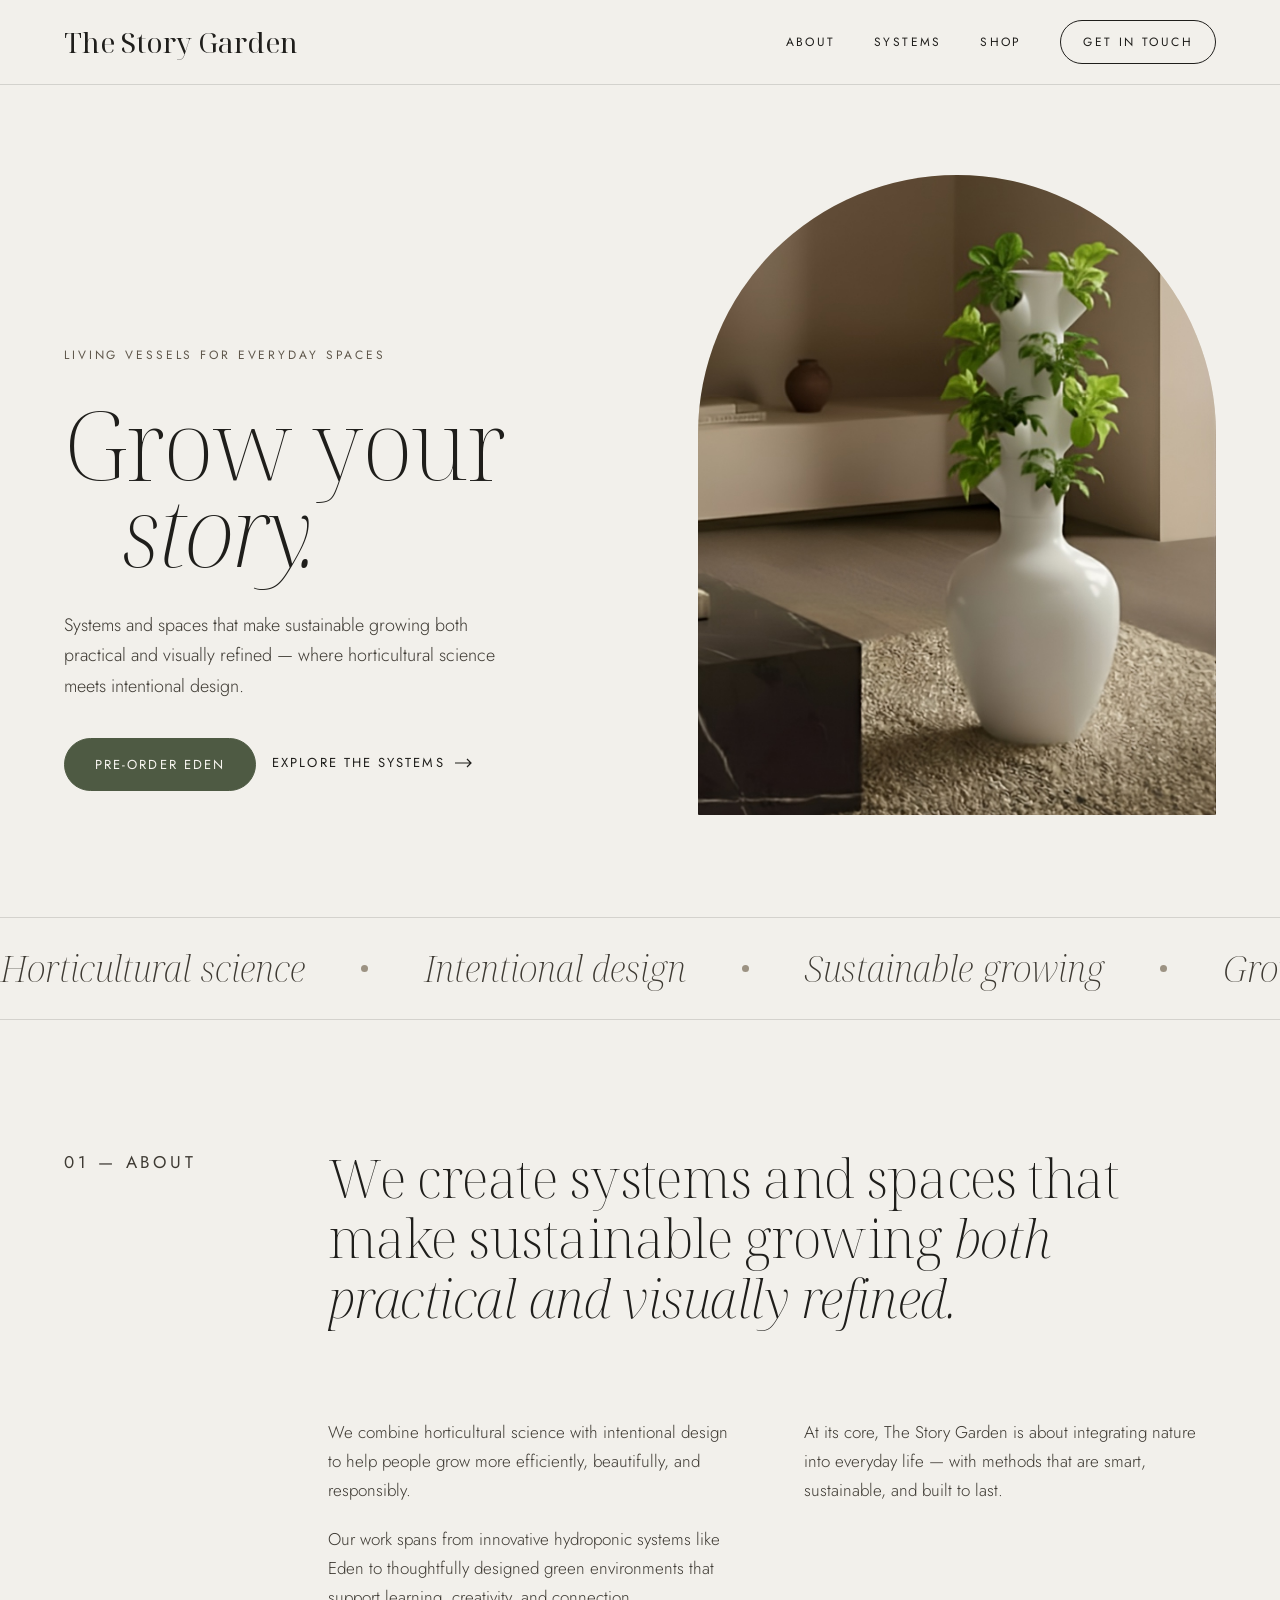
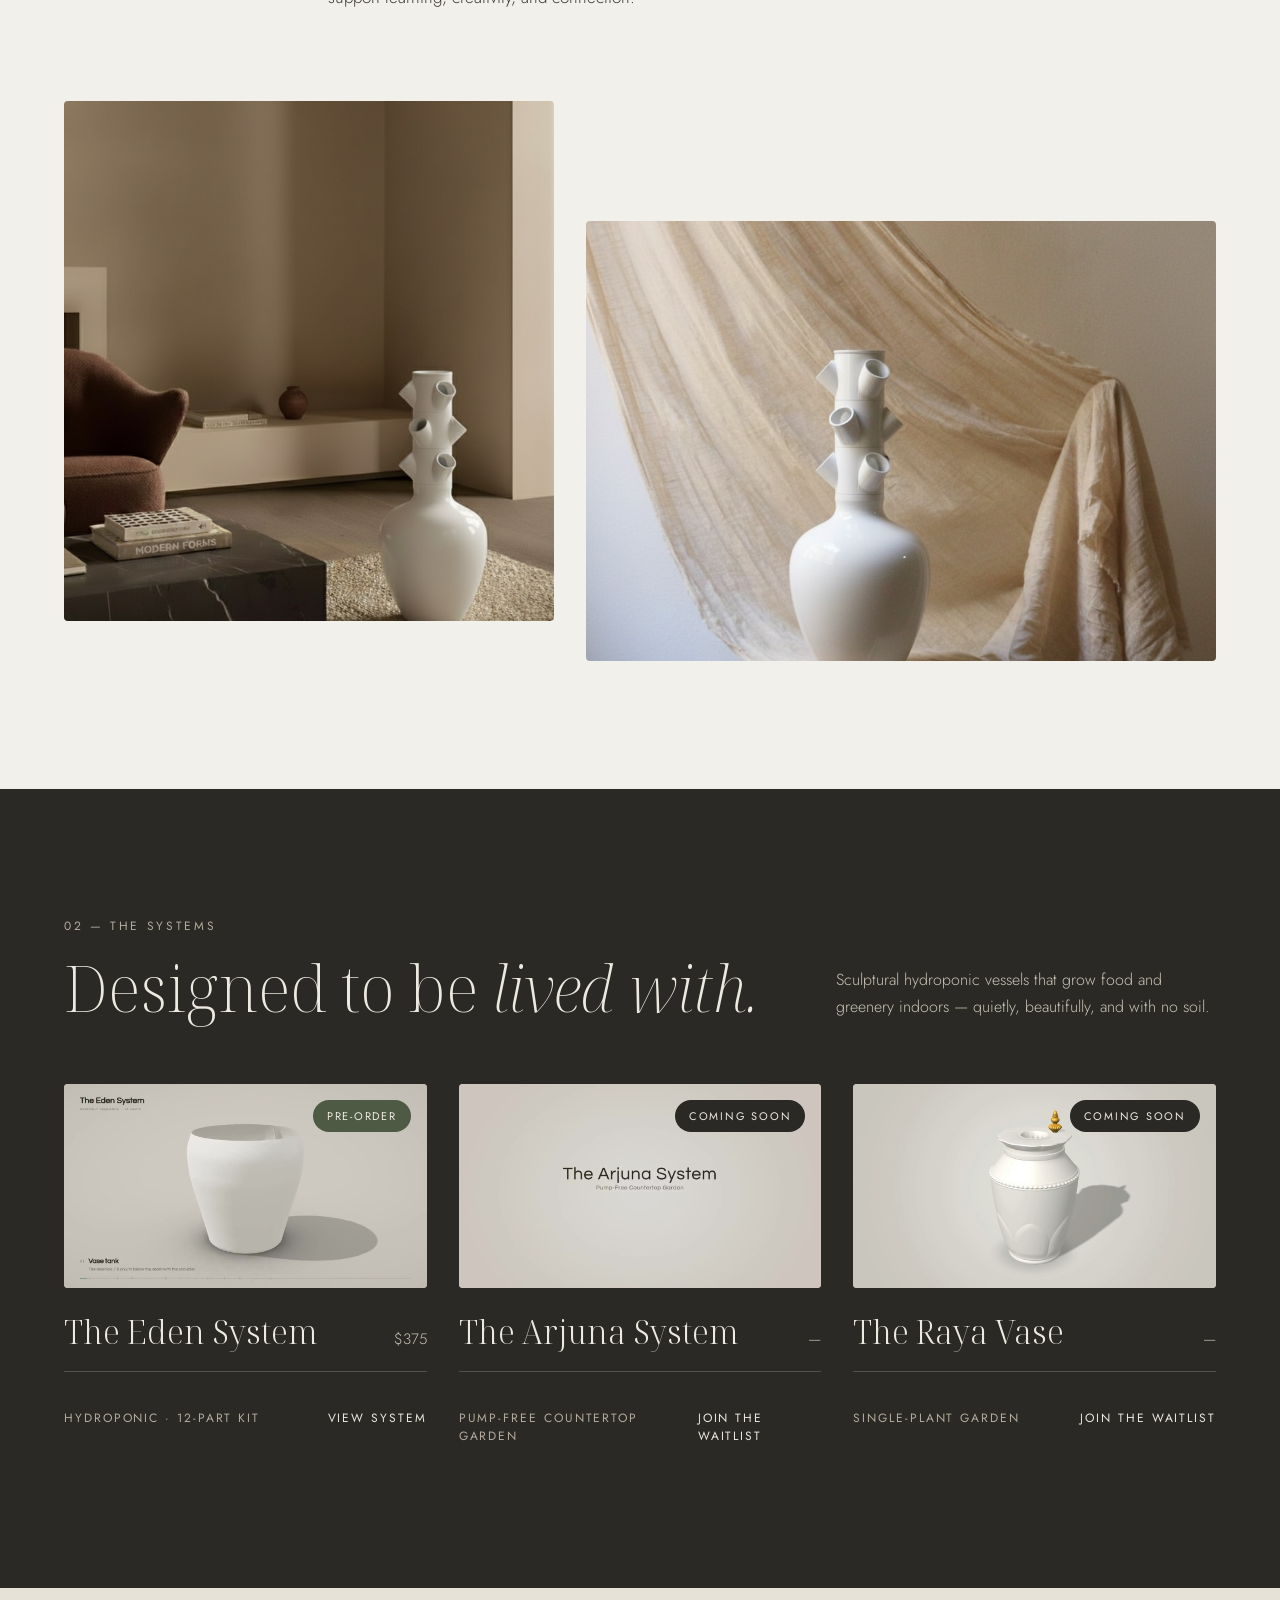
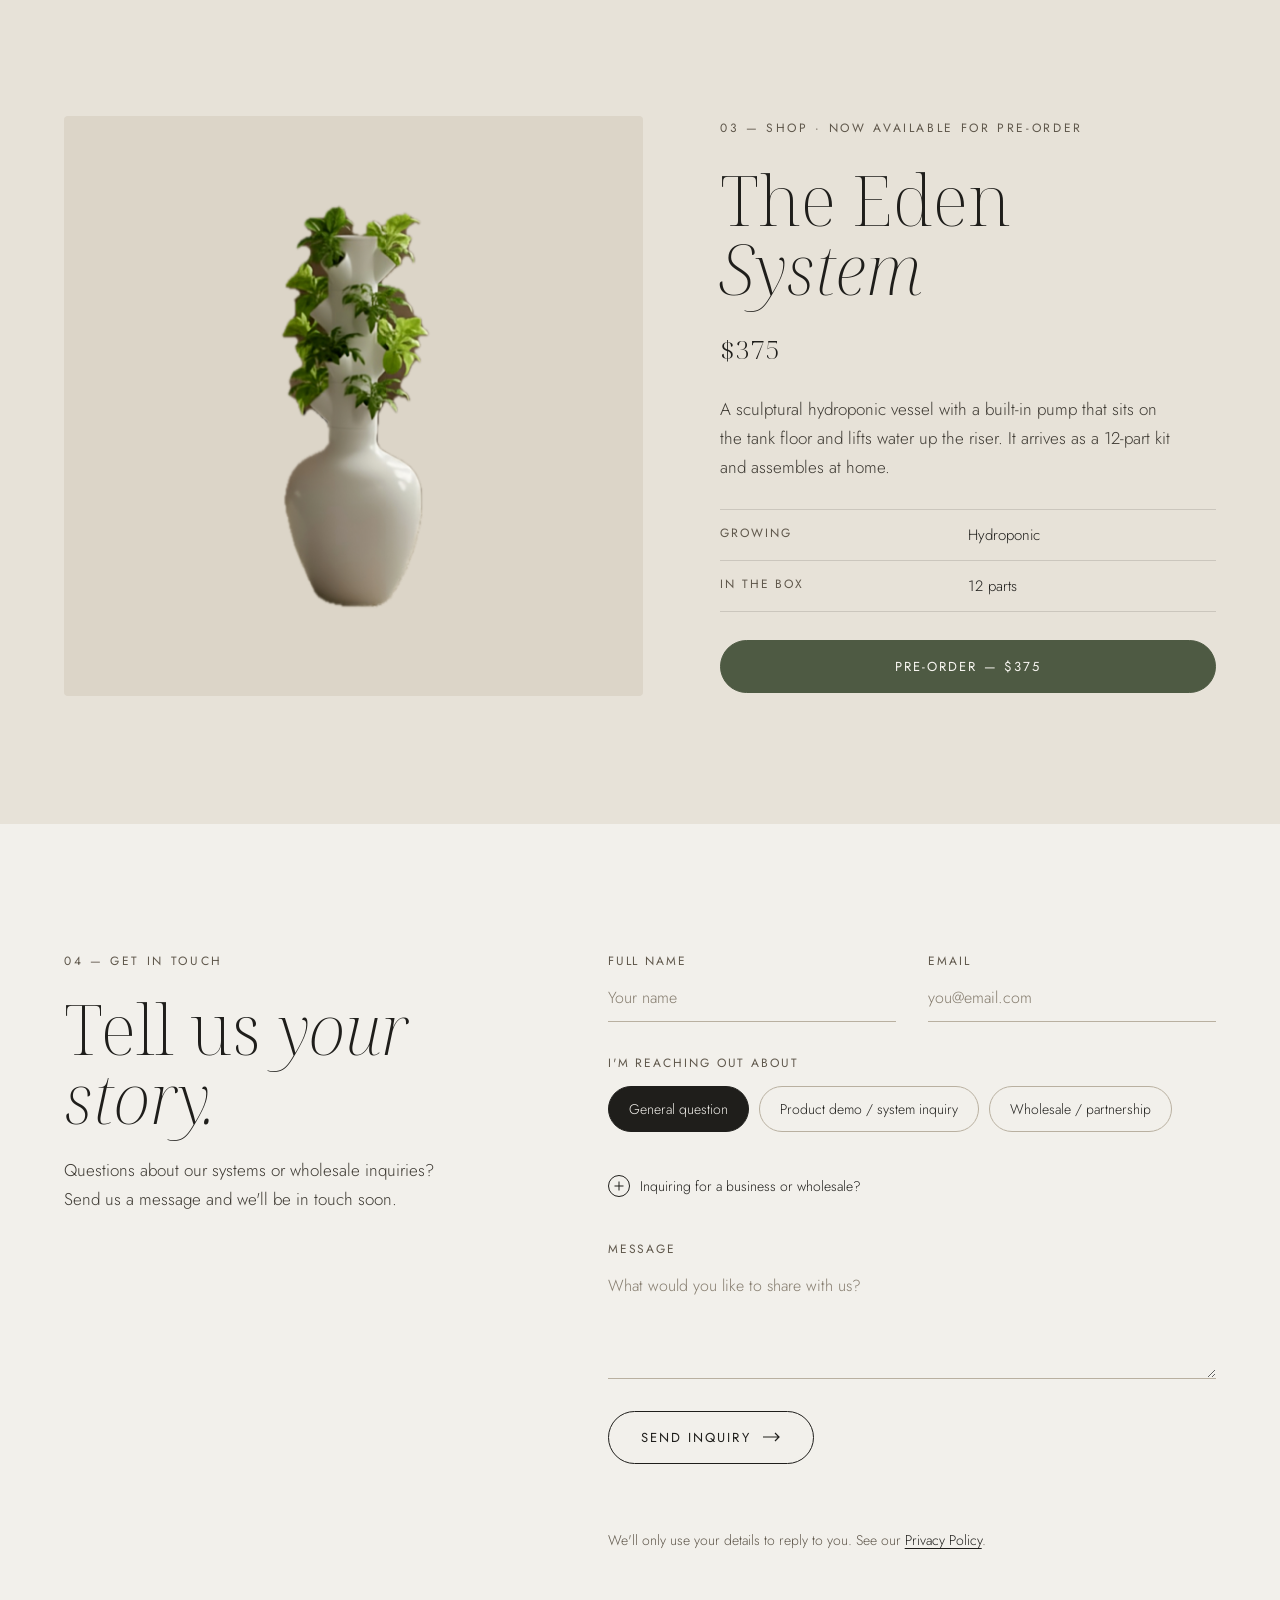
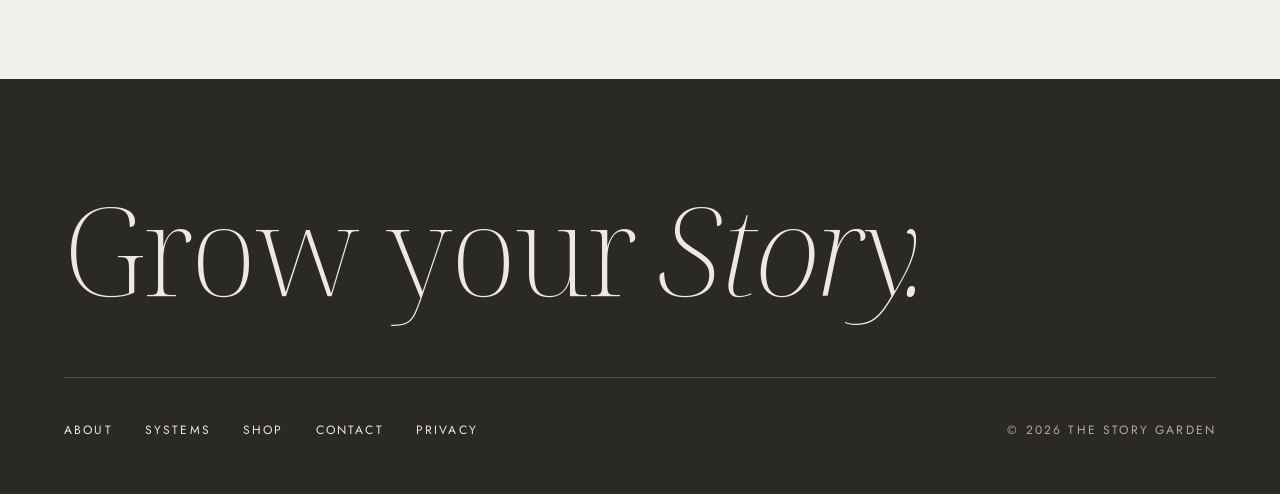
==== index.html @ 871afcb4 "Remove the 'Our story' link from the About section" ====
<!doctype html>
<html lang="en">
<head>
  <meta charset="utf-8">
  <meta name="viewport" content="width=device-width, initial-scale=1">
  <title>The Story Garden — Living vessels for everyday spaces</title>
  <meta name="description" content="The Story Garden designs sculptural hydroponic systems that make sustainable growing both practical and visually refined.">
  <meta name="theme-color" content="#F2F0EB">
  <link rel="icon" href="favicon.svg" type="image/svg+xml">
  <link rel="apple-touch-icon" href="images/sg-initial-logo.png">

  <link rel="preconnect" href="https://fonts.googleapis.com">
  <link rel="preconnect" href="https://fonts.gstatic.com" crossorigin>
  <link rel="stylesheet" href="https://fonts.googleapis.com/css2?family=Noto+Serif+Display:ital,wght@0,200;0,300;0,400;1,200;1,300&family=Jost:wght@300;400;500&display=swap">
  <link rel="stylesheet" href="css/styles.css">

  <!-- reveal.js runs right away (not deferred) so content never flashes before fading in -->
  <script src="js/reveal.js"></script>
  <script src="js/main.js" defer></script>
  <script src="js/form.js" defer></script>
</head>
<body>

  <!-- ============ HEADER ============ -->
  <header class="site-header">
    <div class="container header-inner">
      <a href="#top" class="logo">The Story Garden</a>
      <nav class="main-nav" aria-label="Main">
        <a class="ulink" href="#about">About</a>
        <a class="ulink" href="#systems">Systems</a>
        <a class="ulink" href="#shop">Shop</a>
        <a class="btn btn-line btn-small" href="#contact">Get in touch</a>
      </nav>
    </div>
  </header>

  <main>

    <!-- ============ HERO ============ -->
    <section id="top" class="container hero">
      <div class="hero-text">
        <p class="eyebrow load">Living vessels for everyday spaces</p>
        <h1 class="hero-title">
          <span class="load d1">Grow your</span>
          <span class="load d2 indent"><em>story.</em></span>
        </h1>
        <p class="lead load d3">Systems and spaces that make sustainable growing both practical and visually refined — where horticultural science meets intentional design.</p>
        <div class="hero-ctas load d4">
          <a class="btn btn-solid" href="#shop">Pre-order Eden</a>
          <a class="ulink link-arrow" href="#systems">Explore the systems
            <svg aria-hidden="true" width="18" height="10" viewBox="0 0 18 10" fill="none" stroke="currentColor" stroke-width="1.2"><path d="M0 5h16M12 1l4 4-4 4"/></svg>
          </a>
        </div>
      </div>
      <div class="hero-media zoom">
        <img class="zi drift" src="images/eden-hero.jpg" alt="The Eden System growing leafy greens in a calm, neutral living room">
      </div>
    </section>

    <!-- ============ MARQUEE ============ -->
    <div class="marquee" aria-hidden="true">
      <div class="marquee-track">
        <span>Horticultural science</span><i></i><span>Intentional design</span><i></i><span>Sustainable growing</span><i></i><span>Grow your story</span><i></i>
        <span>Horticultural science</span><i></i><span>Intentional design</span><i></i><span>Sustainable growing</span><i></i><span>Grow your story</span><i></i>
      </div>
    </div>

    <!-- ============ ABOUT ============ -->
    <section id="about" class="container section about">
      <div class="row-label">
        <p class="label reveal">01 — About</p>
        <h2 class="statement reveal">We create systems and spaces that make sustainable growing <em>both practical and visually refined.</em></h2>
      </div>
      <div class="row-label">
        <div class="spacer"></div>
        <div class="body-cols">
          <div class="reveal">
            <p>We combine horticultural science with intentional design to help people grow more efficiently, beautifully, and responsibly.</p>
            <p>Our work spans from innovative hydroponic systems like Eden to thoughtfully designed green environments that support learning, creativity, and connection.</p>
          </div>
          <div class="reveal">
            <p>At its core, The Story Garden is about integrating nature into everyday life — with methods that are smart, sustainable, and built to last.</p>
          </div>
        </div>
      </div>
      <div class="photo-pair">
        <div class="photo reveal zoom"><img class="zi" src="images/eden-living-room.jpg" alt="The Eden System standing beside a sofa and marble table" loading="lazy"></div>
        <div class="photo photo-offset reveal zoom"><img class="zi" src="images/eden-on-linen.jpg" alt="The Eden System vessel on a wooden stool draped in linen" loading="lazy"></div>
      </div>
    </section>

    <!-- ============ SYSTEMS ============ -->
    <section id="systems" class="dark">
      <div class="container section">
        <div class="systems-head">
          <div>
            <p class="label reveal">02 — The Systems</p>
            <h2 class="title reveal">Designed to be <em>lived with.</em></h2>
          </div>
          <p class="systems-intro reveal">Sculptural hydroponic vessels that grow food and greenery indoors — quietly, beautifully, and with no soil.</p>
        </div>

        <div class="systems-grid">
          <article class="system-card reveal">
            <button type="button" class="video-frame zoom" data-title="The Eden System" aria-label="Play The Eden System video">
              <video class="zi" src="media/eden.mp4" poster="media/eden-poster.jpg" autoplay muted loop playsinline preload="metadata"></video>
              <span class="pill pill-accent">Pre-order</span>
            </button>
            <div class="card-title-row">
              <h3>The Eden System</h3>
              <span class="price">$375</span>
            </div>
            <div class="card-meta">
              <span>Hydroponic · 12-part kit</span>
              <a class="ulink" href="#shop">View system</a>
            </div>
          </article>

          <article class="system-card reveal">
            <button type="button" class="video-frame zoom" data-title="The Arjuna System" aria-label="Play The Arjuna System video">
              <video class="zi" src="media/arjuna.mp4" poster="media/arjuna-poster.jpg" autoplay muted loop playsinline preload="metadata"></video>
              <span class="pill pill-dark">Coming soon</span>
            </button>
            <div class="card-title-row">
              <h3>The Arjuna System</h3>
              <span class="price">—</span>
            </div>
            <div class="card-meta">
              <span>Pump-free countertop garden</span>
              <a class="ulink" href="#contact">Join the waitlist</a>
            </div>
          </article>

          <article class="system-card reveal">
            <button type="button" class="video-frame zoom" data-title="The Raya Vase" aria-label="Play The Raya Vase video">
              <video class="zi" src="media/raya.mp4" poster="media/raya-poster.jpg" autoplay muted loop playsinline preload="metadata"></video>
              <span class="pill pill-dark">Coming soon</span>
            </button>
            <div class="card-title-row">
              <h3>The Raya Vase</h3>
              <span class="price">—</span>
            </div>
            <div class="card-meta">
              <span>Single-Plant Garden</span>
              <a class="ulink" href="#contact">Join the waitlist</a>
            </div>
          </article>
        </div>
      </div>
    </section>

    <!-- ============ SHOP ============ -->
    <section id="shop" class="stone">
      <div class="container section shop">
        <div class="shop-media zoom reveal">
          <img class="zi" src="images/eden-with-plants.png" alt="The Eden System with leafy greens growing from each pocket" loading="lazy">
        </div>
        <div class="shop-info reveal">
          <p class="label">03 — Shop · Now available for pre-order</p>
          <h2 class="title-xl">The Eden <em>System</em></h2>
          <p class="shop-price">$375</p>
          <p class="body">A sculptural hydroponic vessel with a built-in pump that sits on the tank floor and lifts water up the riser. It arrives as a 12-part kit and assembles at home.</p>
          <dl class="specs">
            <dt>Growing</dt><dd>Hydroponic</dd>
            <dt>In the box</dt><dd>12 parts</dd>
          </dl>
          <!-- Opens the Eden kit's Stripe Payment Link (Stripe's secure checkout page).
               To go back to Stripe's own widget, replace this <a> with:
               <stripe-buy-button buy-button-id="buy_btn_1SemoWHc2AAY1TvmlBOcxnxD"
                 publishable-key="pk_live_51SHEFaHc2AAY1TvmzJrTmD0Wj8fETPzNzvJ4tkPePrJiSfOil6bx8vVD2Cy7ARHsRGxr18rGKPSCZDZy80tMgiLK00CEVKXX4C"></stripe-buy-button>
               and add <script async src="https://js.stripe.com/v3/buy-button.js"></script> in the <head>. -->
          <a class="btn btn-solid btn-wide" href="https://buy.stripe.com/9B6aEXfJg7PJc3k4e1bsc03">Pre-order — $375</a>
        </div>
      </div>
    </section>

    <!-- ============ CONTACT ============ -->
    <section id="contact" class="container section contact">
      <div class="contact-intro reveal">
        <p class="label">04 — Get in touch</p>
        <h2 class="title-xl">Tell us <em>your story.</em></h2>
        <p class="body">Questions about our systems or wholesale inquiries? Send us a message and we'll be in touch soon.</p>
      </div>

      <!-- Sent to Formspree by js/form.js. Keep the form ID and field names as they are. -->
      <form id="inquiry-form" class="contact-form reveal" action="https://formspree.io/f/mqagvyaq" method="POST">
        <div class="field-row">
          <label class="field-label">Full name
            <input class="field" type="text" name="name" placeholder="Your name" autocomplete="name" required>
          </label>
          <label class="field-label">Email
            <input class="field" type="email" name="email" placeholder="you@email.com" autocomplete="email" required>
          </label>
        </div>

        <fieldset class="chips">
          <legend class="field-label">I'm reaching out about</legend>
          <div class="chip-row">
            <label class="chip"><input type="radio" name="inquiry_type" value="general" checked><span>General question</span></label>
            <label class="chip"><input type="radio" name="inquiry_type" value="system"><span>Product demo / system inquiry</span></label>
            <label class="chip"><input type="radio" name="inquiry_type" value="wholesale"><span>Wholesale / partnership</span></label>
          </div>
        </fieldset>

        <details class="biz" id="biz">
          <summary><span class="plus" aria-hidden="true"></span>Inquiring for a business or wholesale?</summary>
          <div class="field-row">
            <label class="field-label">Company
              <input class="field" type="text" name="company" placeholder="Business or organization" autocomplete="organization">
            </label>
            <label class="field-label field-sm">Est. quantity
              <input class="field" type="number" name="quantity" min="1" max="10000" placeholder="e.g. 20">
            </label>
            <label class="field-label field-sm">Preferred date
              <input class="field" type="date" name="date">
            </label>
          </div>
        </details>

        <label class="field-label">Message
          <textarea class="field" name="message" rows="4" placeholder="What would you like to share with us?"></textarea>
        </label>

        <button type="submit" class="btn btn-line btn-arrow">Send inquiry
          <svg aria-hidden="true" width="18" height="10" viewBox="0 0 18 10" fill="none" stroke="currentColor" stroke-width="1.2"><path d="M0 5h16M12 1l4 4-4 4"/></svg>
        </button>
        <p class="form-status" role="status" aria-live="polite"></p>
        <p class="form-note">We'll only use your details to reply to you. See our <a href="privacy.html">Privacy Policy</a>.</p>
      </form>
    </section>

  </main>

  <!-- ============ FOOTER ============ -->
  <footer class="dark">
    <div class="container footer-inner">
      <p class="footer-big reveal">Grow your <em>Story.</em></p>
      <div class="footer-bar">
        <nav aria-label="Footer">
          <a class="ulink" href="#about">About</a>
          <a class="ulink" href="#systems">Systems</a>
          <a class="ulink" href="#shop">Shop</a>
          <a class="ulink" href="#contact">Contact</a>
          <a class="ulink" href="privacy.html">Privacy</a>
        </nav>
        <span class="muted">© <span id="year">2026</span> The Story Garden</span>
      </div>
    </div>
  </footer>

  <!-- ============ FULL-SCREEN VIDEO PLAYER (opened by js/main.js) ============ -->
  <dialog class="player" id="video-player" aria-label="Video player">
    <div class="player-inner">
      <video class="player-video" controls playsinline preload="none"></video>
      <button type="button" class="player-close" aria-label="Close video">
        <svg aria-hidden="true" width="16" height="16" viewBox="0 0 16 16" stroke="currentColor" stroke-width="1.4"><path d="M2 2l12 12M14 2L2 14"/></svg>
      </button>
    </div>
  </dialog>

</body>
</html>
---- css/styles.css ----
/* =========================================================
   The Story Garden — styles
   Colors and fonts live in :root so you can tweak them in one place.
   Fonts are loaded in index.html (Google Fonts: Noto Serif Display + Jost).
   ========================================================= */

:root {
  --ground: #F2F0EB;      /* page background */
  --stone: #E7E2D8;       /* shop band */
  --photo: #E4DED2;       /* image placeholder tone */
  --ink: #1F1E1B;         /* main text */
  --body: #3E3A33;        /* paragraph text */
  --muted: #5F574B;       /* small labels */
  --line: rgba(31, 30, 27, .14);
  --dark: #2A2925;        /* systems + footer */
  --on-dark: #EDE9E1;
  --on-dark-muted: #B3AB9D;
  --accent: #4E5A43;      /* moss green buttons */

  --serif: 'Noto Serif Display', Georgia, serif;
  --sans: 'Jost', system-ui, sans-serif;

  --pad: clamp(20px, 5vw, 64px);
  --ease: cubic-bezier(.2, .7, .2, 1);
}

*, *::before, *::after { box-sizing: border-box; }
html { scroll-behavior: smooth; scroll-padding-top: 84px; }
body {
  margin: 0;
  background: var(--ground);
  color: var(--ink);
  font-family: var(--sans);
  font-weight: 300;
  -webkit-font-smoothing: antialiased;
}
img, video { display: block; max-width: 100%; }
a { color: inherit; text-decoration: none; }
a:hover { color: var(--accent); }
em { font-style: italic; }
h1, h2, h3, p { margin: 0; }

/* Clear outline for keyboard users (not shown on mouse click) */
:focus-visible { outline: 2px solid var(--accent); outline-offset: 3px; }
.dark :focus-visible { outline-color: var(--on-dark); }

.container { max-width: 1320px; margin: 0 auto; padding-inline: var(--pad); }
.section { padding-block: clamp(80px, 10vw, 150px); }

/* ---------- Type helpers ---------- */
.label, .eyebrow, .small-caps {
  font-size: 12px; letter-spacing: .22em; text-transform: uppercase;
  color: var(--muted); font-weight: 400;
}
.title, .title-xl, .statement, .hero-title, .footer-big, .logo, h3 {
  font-family: var(--serif); font-weight: 200;
}
.title { font-size: clamp(40px, 5vw, 72px); line-height: 1.02; }
.title-xl { font-size: clamp(48px, 5.4vw, 80px); line-height: 1; }
.statement { font-size: clamp(34px, 4.2vw, 60px); line-height: 1.12; letter-spacing: -.01em; }
.body, .lead, .about p { font-size: 17px; line-height: 1.7; color: var(--body); }
.lead { font-size: 18px; max-width: 440px; }

/* ---------- Links & buttons ---------- */
.ulink {
  background-image: linear-gradient(currentColor, currentColor);
  background-size: 0% 1px; background-repeat: no-repeat; background-position: 0 100%;
  padding-bottom: 3px; transition: background-size .5s ease;
}
.ulink:hover { background-size: 100% 1px; }
/* Small text links: invisible padding makes the tap area 44px tall; the underline stays under the text */
.main-nav .ulink, .footer-bar .ulink, .card-meta .ulink {
  display: inline-block; padding-block: 15px; background-position: 0 calc(100% - 13px);
}
.link-arrow {
  display: inline-flex; align-items: center; gap: 10px; min-height: 44px;
  font-size: 13px; letter-spacing: .16em; text-transform: uppercase; font-weight: 400;
}

.btn {
  display: inline-flex; align-items: center; justify-content: center; gap: 12px;
  min-height: 48px; padding: 16px 30px; border-radius: 999px;
  font: inherit; font-size: 13px; font-weight: 400; letter-spacing: .16em; text-transform: uppercase;
  cursor: pointer; transition: background-color .4s, color .4s, border-color .4s;
}
.btn-solid { background: var(--accent); color: #F7F5F0; border: 1px solid var(--accent); }
.btn-solid:hover { background: var(--ink); border-color: var(--ink); color: var(--ground); }
.btn-line { background: transparent; color: var(--ink); border: 1px solid var(--ink); }
.btn-line:hover { background: var(--ink); color: var(--ground); }
.btn-small { min-height: 44px; padding: 12px 22px; font-size: 12px; letter-spacing: .2em; }
.btn-wide { width: 100%; min-height: 52px; }
.btn:disabled { opacity: .6; cursor: wait; }

/* ---------- Header ---------- */
.site-header {
  position: sticky; top: 0; z-index: 10;
  background: rgba(242, 240, 235, .9); backdrop-filter: blur(10px);
  border-bottom: 1px solid var(--line);
}
.header-inner {
  min-height: 84px; display: flex; align-items: center; justify-content: space-between;
  gap: 16px 24px; flex-wrap: wrap; padding-block: 12px;
}
.logo { font-size: 28px; font-weight: 400; }
.main-nav {
  display: flex; align-items: center; gap: clamp(18px, 3vw, 40px);
  font-size: 12px; letter-spacing: .2em; text-transform: uppercase; font-weight: 400;
}

/* ---------- Hero ---------- */
.hero {
  display: flex; flex-wrap: wrap; align-items: flex-end;
  gap: clamp(40px, 6vw, 96px);
  padding-block: clamp(48px, 7vw, 96px) clamp(64px, 8vw, 112px);
}
.hero-text { flex: 1 1 460px; min-width: 0; display: flex; flex-direction: column; gap: 36px; padding-bottom: 24px; }
.eyebrow { letter-spacing: .24em; }
.hero-title { font-size: clamp(56px, 7.4vw, 112px); line-height: .92; letter-spacing: -.02em; }
.hero-title span { display: block; }
.hero-title .indent { padding-left: .6em; }
.hero-ctas { display: flex; flex-wrap: wrap; gap: 16px; align-items: center; }
.hero-media {
  flex: 1 1 420px; min-width: 0;
  height: clamp(480px, 50vw, 680px);
  border-radius: 999px 999px 4px 4px;
  background: var(--photo);
}
/* object-position keeps the vase and plants in view inside the arch */
.hero-media img { width: 100%; height: 100%; object-fit: cover; object-position: 65% 70%; }

/* ---------- Marquee ---------- */
.marquee { border-block: 1px solid var(--line); overflow: hidden; padding: 26px 0; }
.marquee-track {
  display: flex; width: max-content; gap: 56px; align-items: center; white-space: nowrap;
  font-family: var(--serif); font-style: italic; font-weight: 200;
  font-size: clamp(26px, 2.8vw, 40px); color: var(--body);
  animation: marquee 46s linear infinite;
}
.marquee-track i { width: 7px; height: 7px; border-radius: 50%; background: #9C9282; }

/* ---------- About ---------- */
.about { display: flex; flex-direction: column; gap: clamp(56px, 7vw, 104px); }
.row-label { display: flex; flex-wrap: wrap; gap: 32px 64px; align-items: flex-start; }
.row-label > .label, .row-label > .spacer { flex: 0 1 200px; }
.row-label > .statement, .row-label > .body-cols { flex: 999 1 560px; min-width: 0; }
.body-cols { display: flex; flex-wrap: wrap; gap: 32px 64px; }
.body-cols > div { flex: 1 1 280px; }
.body-cols p + p { margin-top: 20px; display: inline-block; }
.photo-pair { display: flex; flex-wrap: wrap; gap: 32px; align-items: flex-start; }
.photo { flex: 1 1 340px; height: 520px; border-radius: 4px; background: var(--photo); }
.photo-offset { flex: 1.4 1 420px; height: 440px; margin-top: 120px; background: #D9D1C2; }
.photo .zi { width: 100%; height: 100%; object-fit: cover; }
.photo:first-child .zi { object-position: 70% 60%; }   /* keep the vase in frame */

/* ---------- Systems (dark) ---------- */
.dark { background: var(--dark); color: var(--on-dark); }
.dark .label { color: var(--on-dark-muted); }
.dark a:hover { color: #fff; }
.systems-head { display: flex; flex-wrap: wrap; gap: 24px 64px; align-items: flex-end; justify-content: space-between; margin-bottom: 64px; }
.systems-head .label { margin-bottom: 20px; }
.systems-intro { max-width: 380px; font-size: 16px; line-height: 1.7; color: #C9C2B5; }
.systems-grid { display: grid; grid-template-columns: 1fr; gap: 40px 32px; }
/* Tablets: two across; an odd last card spans the full width so it isn't left alone */
@media (min-width: 700px) {
  .systems-grid { grid-template-columns: repeat(2, 1fr); }
  .systems-grid > .system-card:last-child:nth-child(odd) { grid-column: 1 / -1; }
}
/* Wide screens: three across */
@media (min-width: 1100px) {
  .systems-grid { grid-template-columns: repeat(3, 1fr); }
  .systems-grid > .system-card:last-child:nth-child(odd) { grid-column: auto; }
}
.system-card { display: flex; flex-direction: column; gap: 22px; }
.video-frame { position: relative; display: block; aspect-ratio: 16 / 9; border-radius: 4px; background: #D8D4CC; }
.video-frame video { position: absolute; top: 0; left: 0; width: 100%; height: 100%; object-fit: cover; }
/* Older browsers without aspect-ratio: keep the 16:9 box with the padding trick */
@supports not (aspect-ratio: 16 / 9) {
  .video-frame { height: 0; padding-top: 56.25%; }
}
/* The video cards are buttons (click = open the player), so clear the default button look */
button.video-frame { width: 100%; padding: 0; border: 0; font: inherit; color: inherit; cursor: pointer; text-align: left; }

/* ---------- Full-screen video player ---------- */
dialog:not([open]) { display: none; }   /* for browsers that don't know <dialog> */
.player {
  position: fixed; top: 0; left: 0; z-index: 100;
  width: 100%; height: 100%; height: 100dvh;   /* dvh = the visible screen on phones */
  max-width: none; max-height: none; margin: 0; padding: 0; border: 0;
  background: #000; color: var(--on-dark); overflow: hidden;
}
.player::backdrop { background: #000; }
.player-inner { position: relative; width: 100%; height: 100%; background: #000; }
.player-inner:fullscreen { width: 100%; height: 100%; }
.player-inner:-webkit-full-screen { width: 100%; height: 100%; }
/* The video fills the whole screen */
.player-video {
  position: absolute; top: 0; left: 0; width: 100%; height: 100%; display: block;
  object-fit: contain; background: #000;
  padding-bottom: env(safe-area-inset-bottom);
}
/* Small close button floating in the top-right corner (kept clear of the phone's notch) */
.player-close {
  position: absolute; z-index: 2;
  top: max(16px, env(safe-area-inset-top)); right: max(16px, env(safe-area-inset-right));
  display: flex; align-items: center; justify-content: center;
  width: 48px; height: 48px; padding: 0; border-radius: 50%;
  border: 1px solid rgba(237, 233, 225, .35); background: rgba(0, 0, 0, .45); color: var(--on-dark);
  cursor: pointer; transition: background-color .3s, color .3s;
}
.player-close:hover { background: var(--on-dark); color: var(--dark); }
/* Stop the page behind from scrolling while the player is open */
html.player-open, html.player-open body { overflow: hidden; }
.pill {
  position: absolute; top: 16px; right: 16px;
  font-size: 11px; letter-spacing: .16em; text-transform: uppercase; font-weight: 400;
  padding: 8px 14px; border-radius: 999px; color: var(--on-dark);
}
.pill-accent { background: var(--accent); }
.pill-dark { background: var(--dark); }
.card-title-row {
  display: flex; justify-content: space-between; align-items: baseline; gap: 16px;
  padding-bottom: 18px; border-bottom: 1px solid rgba(237, 233, 225, .2);
}
.card-title-row h3 { font-size: clamp(28px, 2.5vw, 36px); font-weight: 300; }
.price { font-size: 15px; color: #C9C2B5; }
.card-meta {
  display: flex; justify-content: space-between; align-items: center; gap: 16px;
  font-size: 12px; letter-spacing: .16em; text-transform: uppercase; font-weight: 400; color: var(--on-dark-muted);
}
.card-meta a { color: var(--on-dark); }

/* ---------- Shop ---------- */
.stone { background: var(--stone); }
.shop { display: flex; flex-wrap: wrap; gap: clamp(40px, 6vw, 96px); align-items: center; }
.shop-media { flex: 1.2 1 440px; min-width: 0; aspect-ratio: 1 / 1; border-radius: 4px; background: #DCD5C8; }
/* The shop photo is a cut-out, so it sits whole on the stone tile instead of being cropped */
.shop-media img { width: 100%; height: 100%; object-fit: contain; padding: 7% 0 5%; }
.shop-info { flex: 1 1 380px; min-width: 0; display: flex; flex-direction: column; gap: 28px; }
.shop-price { font-family: var(--serif); font-size: 26px; font-weight: 300; }
.shop-info .body { max-width: 460px; }
.specs { margin: 0; display: grid; grid-template-columns: 1fr 1fr; border-top: 1px solid var(--line); }
.specs dt, .specs dd { margin: 0; padding: 14px 0; border-bottom: 1px solid var(--line); }
.specs dt { font-size: 12px; letter-spacing: .16em; text-transform: uppercase; color: var(--muted); font-weight: 400; }
.specs dd { font-size: 15px; }

/* ---------- Contact ---------- */
.contact { display: flex; flex-wrap: wrap; gap: 56px clamp(40px, 7vw, 120px); }
.contact-intro { flex: 1 1 340px; min-width: 0; display: flex; flex-direction: column; gap: 24px; }
.contact-intro .body { max-width: 380px; }
.contact-form { flex: 1.3 1 460px; min-width: 0; display: flex; flex-direction: column; gap: 32px; }
.field-row { display: flex; flex-wrap: wrap; gap: 32px; }
.field-row > .field-label { flex: 1 1 220px; }
.field-row > .field-sm { flex: 1 1 140px; }
.field-label {
  display: flex; flex-direction: column; gap: 4px;
  font-size: 12px; letter-spacing: .16em; text-transform: uppercase; color: var(--muted); font-weight: 400;
}
.field {
  width: 100%; padding: 12px 0; border: 0; border-bottom: 1px solid #B9B0A0; border-radius: 0;
  background: transparent; font: inherit; font-size: 16px; font-weight: 300;
  letter-spacing: normal; text-transform: none; color: var(--ink);
  outline: none; transition: border-color .3s;
}
.field:focus { border-bottom-color: var(--ink); }
.field:focus-visible { outline: none; box-shadow: 0 1px 0 var(--ink); }
.field::placeholder { color: #857C6E; }
textarea.field { resize: vertical; }

.chips { border: 0; margin: 0; padding: 0; }
.chips legend { padding: 0; margin-bottom: 14px; }
.chip-row { display: flex; flex-wrap: wrap; gap: 10px; }
.chip { position: relative; cursor: pointer; }
.chip input { position: absolute; opacity: 0; pointer-events: none; }
.chip span {
  display: inline-flex; align-items: center; min-height: 44px; padding: 12px 20px;
  border: 1px solid #B9B0A0; border-radius: 999px; font-size: 14px;
  transition: background-color .3s, color .3s, border-color .3s;
}
.chip:hover span { border-color: var(--ink); }
.chip input:checked + span { background: var(--ink); color: var(--ground); border-color: var(--ink); }
.chip input:focus-visible + span { outline: 2px solid var(--accent); outline-offset: 2px; }

.biz summary {
  list-style: none; cursor: pointer; display: inline-flex; align-items: center; gap: 10px;
  min-height: 44px; font-size: 14px;
}
.biz summary::-webkit-details-marker { display: none; }
.biz .plus {
  position: relative; width: 22px; height: 22px; border: 1px solid var(--ink); border-radius: 50%;
}
.biz .plus::before, .biz .plus::after {
  content: ''; position: absolute; left: 50%; top: 50%; width: 9px; height: 1px; background: var(--ink);
  transform: translate(-50%, -50%); transition: transform .3s;
}
.biz .plus::after { transform: translate(-50%, -50%) rotate(90deg); }
.biz[open] .plus::after { transform: translate(-50%, -50%) rotate(0deg); }
.biz[open] .field-row { margin-top: 24px; animation: rise .6s var(--ease) both; }

.btn-arrow { align-self: flex-start; min-height: 52px; padding-inline: 32px; }
.form-status { font-size: 15px; color: var(--accent); min-height: 1.4em; }
.form-status.is-error { color: #8A3B2E; }
.form-note { margin-top: -20px; font-size: 14px; line-height: 1.6; color: var(--muted); }
.form-note a { color: var(--ink); text-decoration: underline; text-decoration-thickness: 1px; text-underline-offset: 3px; }

/* ---------- Footer ---------- */
.footer-inner { padding-block: clamp(72px, 9vw, 128px) 40px; display: flex; flex-direction: column; gap: 72px; }
.footer-big { font-size: clamp(56px, 9.6vw, 148px); line-height: .9; letter-spacing: -.02em; }
.footer-bar {
  display: flex; flex-wrap: wrap; justify-content: space-between; align-items: center; gap: 8px 24px;
  padding-top: 28px; border-top: 1px solid rgba(237, 233, 225, .2);
  font-size: 12px; letter-spacing: .18em; text-transform: uppercase; font-weight: 400;
}
.footer-bar nav { display: flex; flex-wrap: wrap; gap: 0 32px; }
.muted { color: var(--on-dark-muted); }

/* =========================================================
   Motion
   ========================================================= */
@keyframes rise { from { opacity: 0; transform: translateY(32px); } to { opacity: 1; transform: none; } }
@keyframes drift { from { transform: scale(1.1); } to { transform: scale(1); } }
@keyframes marquee { to { transform: translateX(-50%); } }

/* On page load (hero) — d1–d4 stagger the headline lines */
.load { animation: rise 1.3s var(--ease) both; animation-delay: var(--delay, 0s); }
.d1 { --delay: .1s; }
.d2 { --delay: .25s; }
.d3 { --delay: .45s; }
.d4 { --delay: .6s; }
/* "backwards" (not "both") so the hover zoom below still works once the photo has settled */
.drift { animation: drift 2.6s var(--ease) backwards; }

/* On scroll — js/reveal.js adds .is-visible when the element enters the screen */
.js .reveal { opacity: 0; transform: translateY(32px); transition: opacity 1.1s var(--ease), transform 1.1s var(--ease); }
.js .reveal.is-visible { opacity: 1; transform: none; }

/* Gentle zoom on hover — only on devices with a mouse/trackpad, so photos
   don't get stuck zoomed in after a tap on phones and tablets */
.zoom { overflow: hidden; }
.zoom > .zi { transition: transform 1.4s var(--ease); }
@media (hover: hover) {
  .zoom:hover > .zi { transform: scale(1.045); }
}

/* Respect visitors who turn motion off */
@media (prefers-reduced-motion: reduce) {
  html { scroll-behavior: auto; }
  .load, .drift, .marquee-track, .biz[open] .field-row { animation: none; }
  .js .reveal { opacity: 1; transform: none; transition: none; }
  .zoom > .zi { transition: none; }
  .zoom:hover > .zi { transform: none; }
}

/* Older browsers without aspect-ratio: keep the shop photo square */
@supports not (aspect-ratio: 1 / 1) {
  .shop-media { position: relative; height: 0; padding-top: 100%; }
  .shop-media img { position: absolute; top: 0; left: 0; }
}

/* ---------- Small screens ---------- */
@media (max-width: 640px) {
  /* Header stacks: logo on top, links centered below (and wrap on very narrow phones) */
  html { scroll-padding-top: 128px; }
  .header-inner { justify-content: center; gap: 6px 24px; padding-block: 10px; min-height: 0; }
  .logo { font-size: 24px; }
  .main-nav { flex-wrap: wrap; justify-content: center; gap: 4px 16px; letter-spacing: .14em; }
  .main-nav .btn-small { padding: 10px 16px; letter-spacing: .14em; }
  .row-label > .spacer { display: none; }
  .photo, .photo-offset { min-width: 0; }
  .photo { height: 380px; }
  .photo-offset { height: 340px; margin-top: 0; }
  .card-title-row h3 { font-size: 30px; }
}
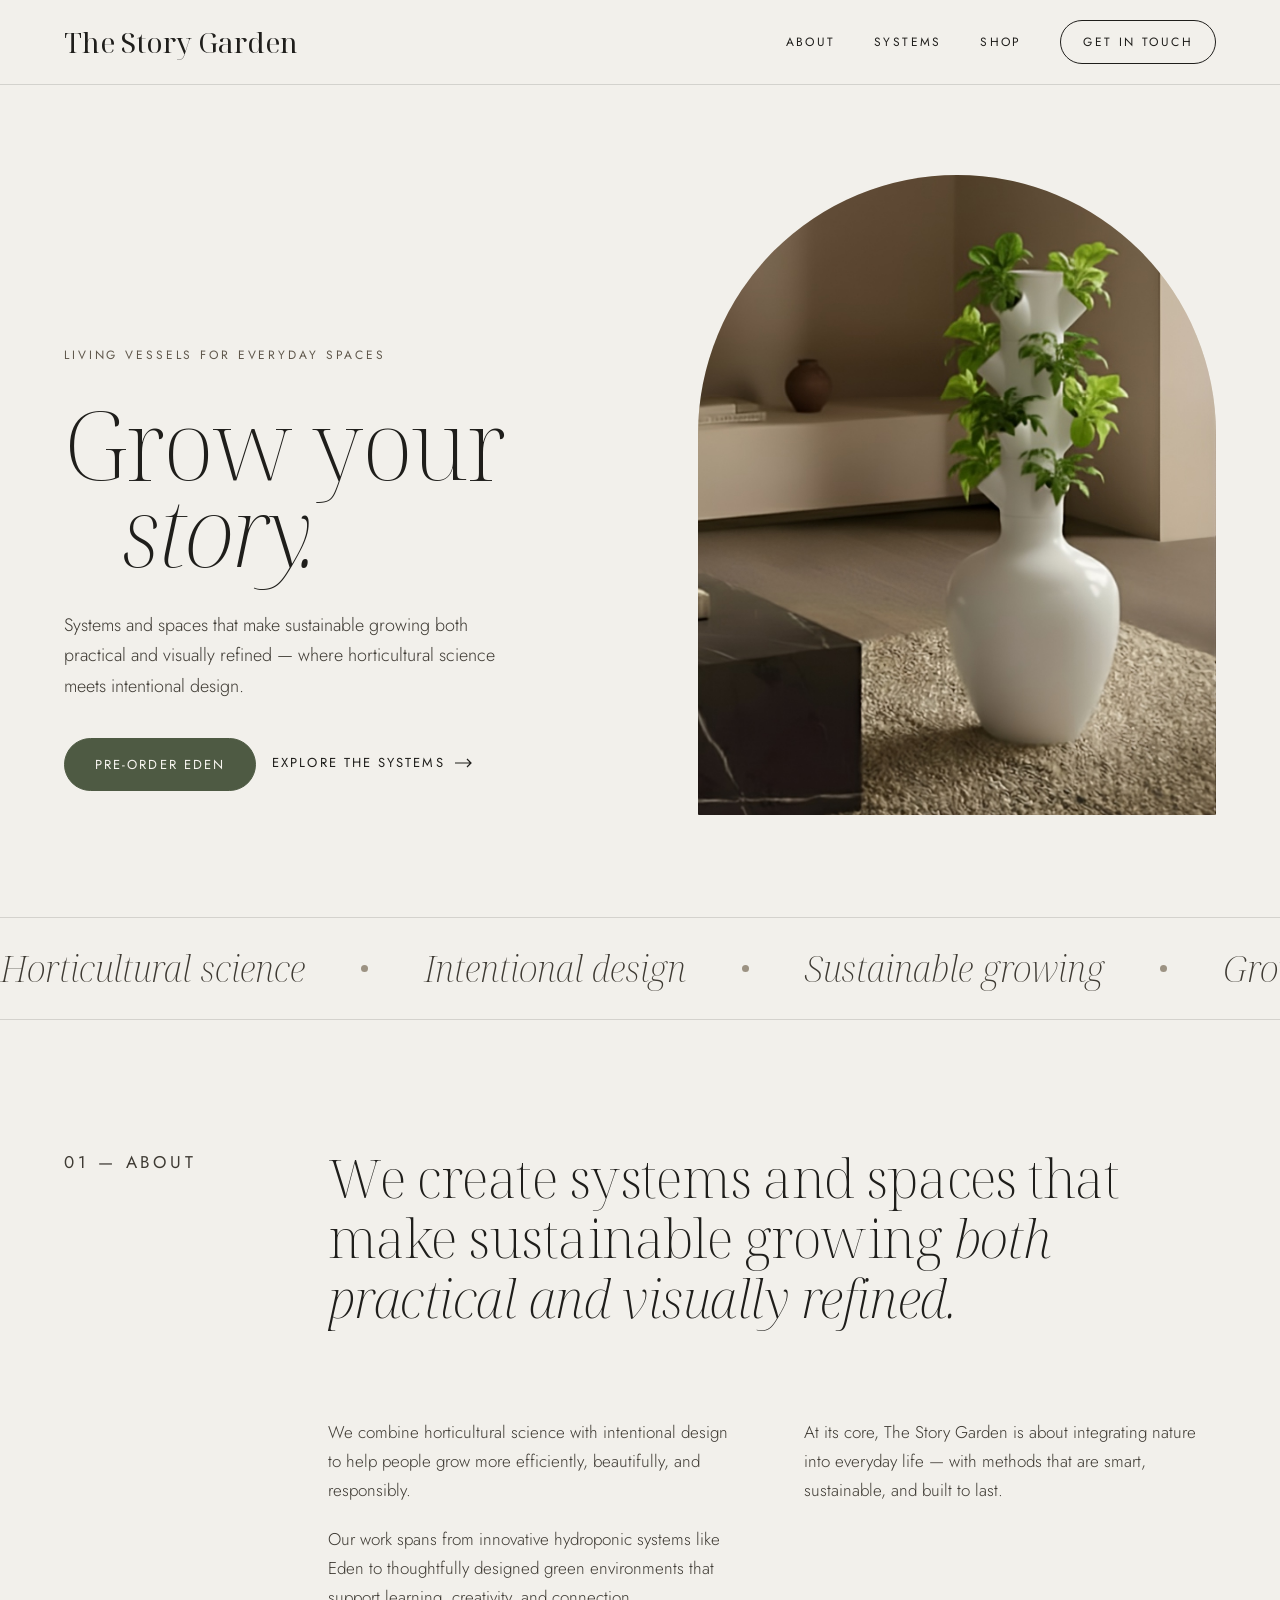
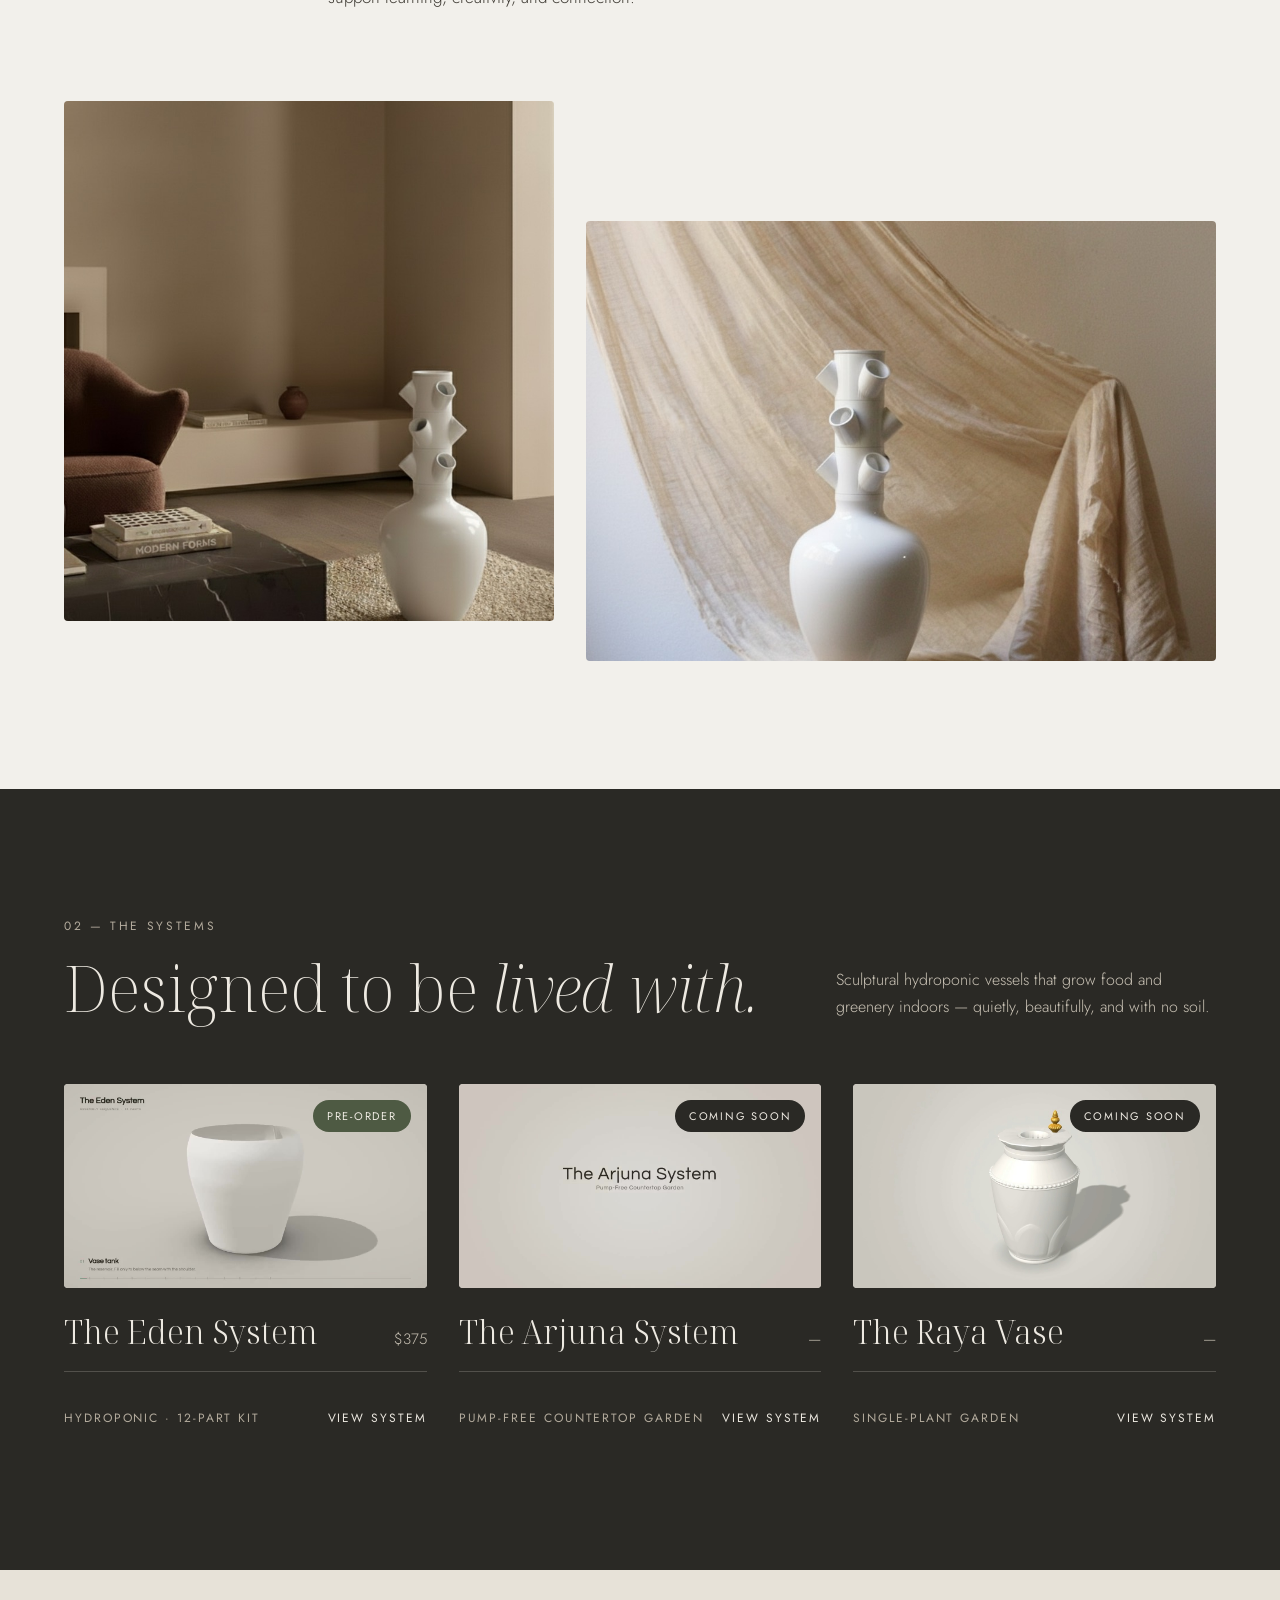
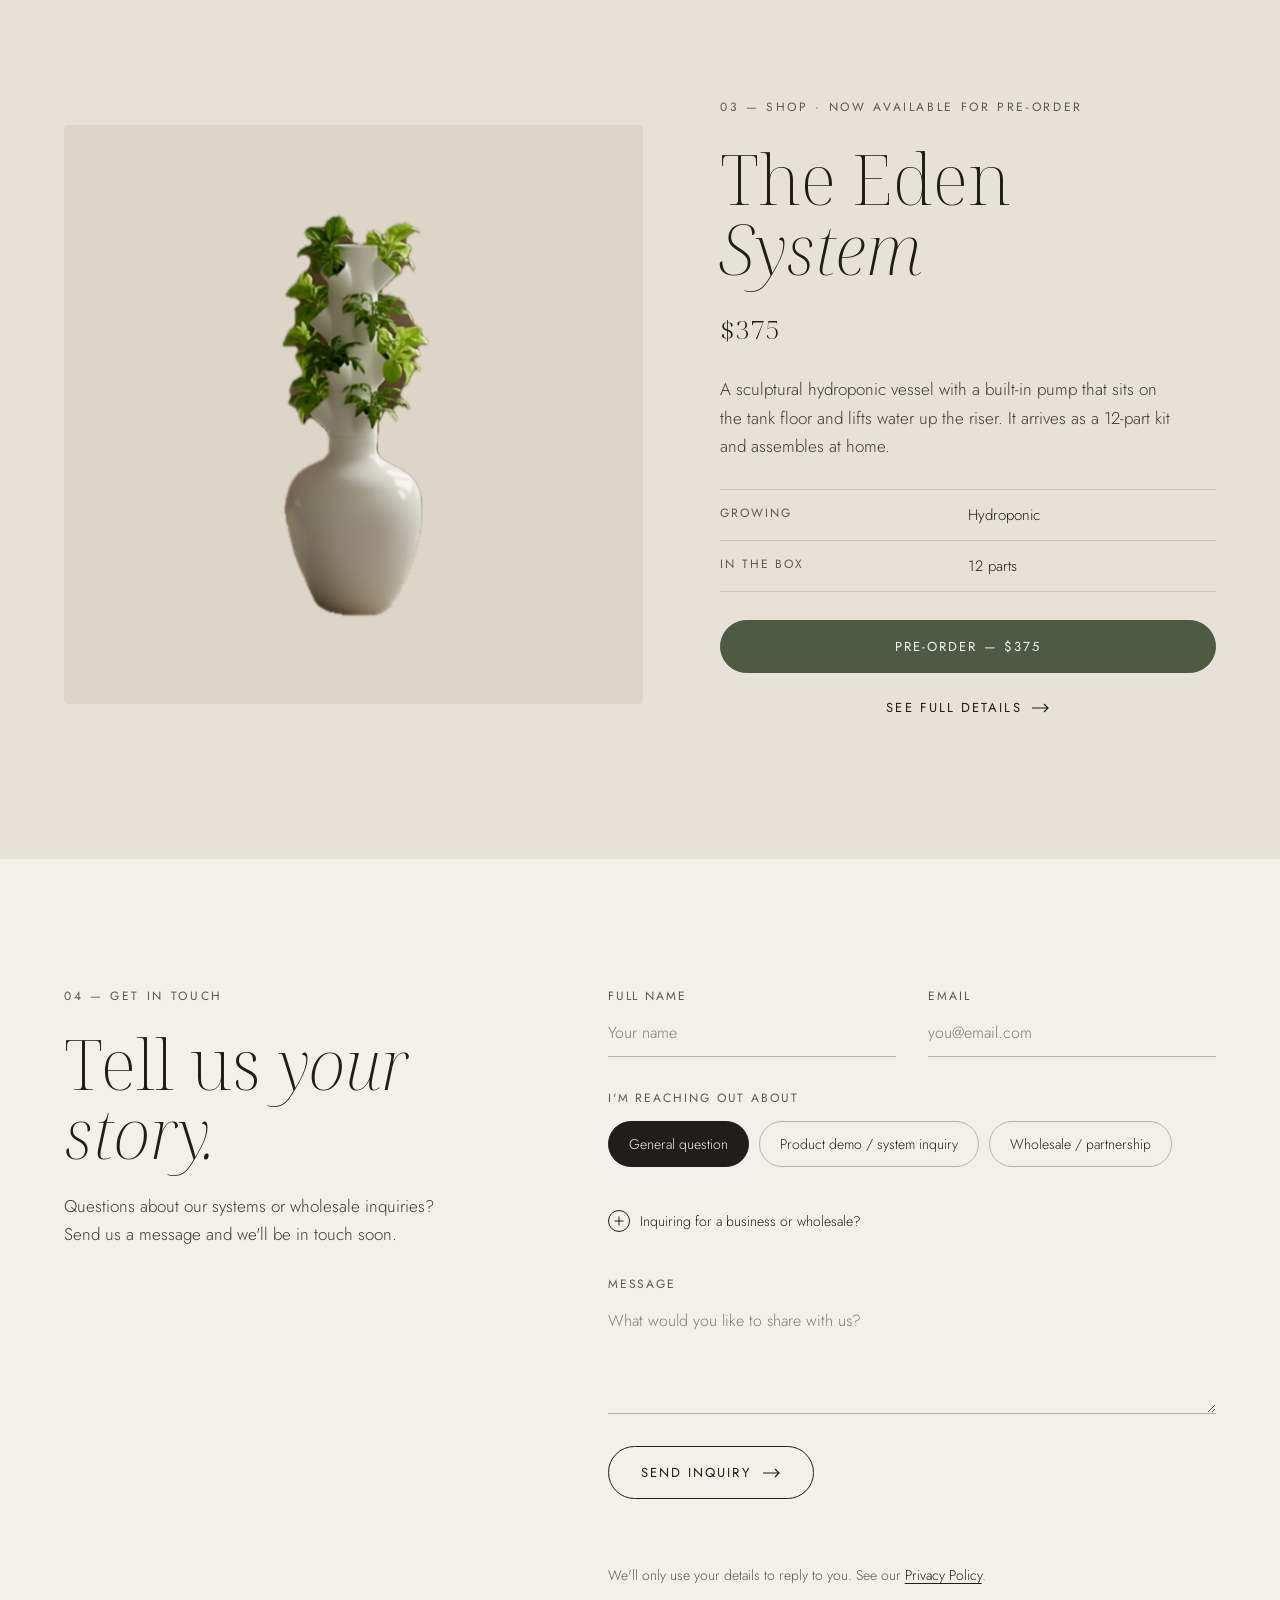
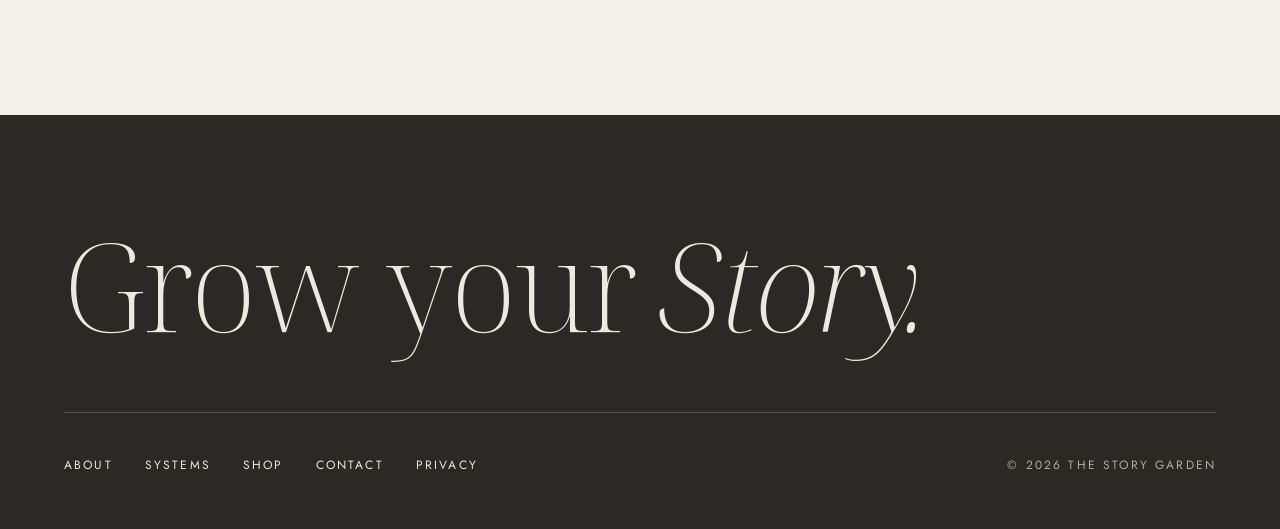
==== commit 6b5f41fc: "Add individual product pages for Eden, Arjuna and Raya Each page has a swipeable photo + assembly-vi" ====
--- a/index.html
+++ b/index.html
@@ -107,12 +107,12 @@
               <span class="pill pill-accent">Pre-order</span>
             </button>
             <div class="card-title-row">
-              <h3>The Eden System</h3>
+              <h3><a href="systems/eden.html">The Eden System</a></h3>
               <span class="price">$375</span>
             </div>
             <div class="card-meta">
               <span>Hydroponic · 12-part kit</span>
-              <a class="ulink" href="#shop">View system</a>
+              <a class="ulink" href="systems/eden.html">View system</a>
             </div>
           </article>
 
@@ -122,12 +122,12 @@
               <span class="pill pill-dark">Coming soon</span>
             </button>
             <div class="card-title-row">
-              <h3>The Arjuna System</h3>
+              <h3><a href="systems/arjuna.html">The Arjuna System</a></h3>
               <span class="price">—</span>
             </div>
             <div class="card-meta">
               <span>Pump-free countertop garden</span>
-              <a class="ulink" href="#contact">Join the waitlist</a>
+              <a class="ulink" href="systems/arjuna.html">View system</a>
             </div>
           </article>
 
@@ -137,12 +137,12 @@
               <span class="pill pill-dark">Coming soon</span>
             </button>
             <div class="card-title-row">
-              <h3>The Raya Vase</h3>
+              <h3><a href="systems/raya.html">The Raya Vase</a></h3>
               <span class="price">—</span>
             </div>
             <div class="card-meta">
               <span>Single-Plant Garden</span>
-              <a class="ulink" href="#contact">Join the waitlist</a>
+              <a class="ulink" href="systems/raya.html">View system</a>
             </div>
           </article>
         </div>
@@ -170,6 +170,9 @@
                  publishable-key="pk_live_51SHEFaHc2AAY1TvmzJrTmD0Wj8fETPzNzvJ4tkPePrJiSfOil6bx8vVD2Cy7ARHsRGxr18rGKPSCZDZy80tMgiLK00CEVKXX4C"></stripe-buy-button>
                and add <script async src="https://js.stripe.com/v3/buy-button.js"></script> in the <head>. -->
           <a class="btn btn-solid btn-wide" href="https://buy.stripe.com/9B6aEXfJg7PJc3k4e1bsc03">Pre-order — $375</a>
+          <a class="ulink link-arrow shop-details" href="systems/eden.html">See full details
+            <svg aria-hidden="true" width="18" height="10" viewBox="0 0 18 10" fill="none" stroke="currentColor" stroke-width="1.2"><path d="M0 5h16M12 1l4 4-4 4"/></svg>
+          </a>
         </div>
       </div>
     </section>
@@ -258,5 +261,8 @@
     </div>
   </dialog>
 
+  <!-- Cloudflare Web Analytics (no cookies; anonymous visit counts) -->
+  <script type='module' src='https://static.cloudflareinsights.com/beacon.min.js' data-cf-beacon='{"token": "219ac2c219624229bdef65f859c8a93a"}'></script>
+  <!-- End Cloudflare Web Analytics -->
 </body>
 </html>
--- a/css/styles.css
+++ b/css/styles.css
@@ -238,6 +238,7 @@
 .shop-info { flex: 1 1 380px; min-width: 0; display: flex; flex-direction: column; gap: 28px; }
 .shop-price { font-family: var(--serif); font-size: 26px; font-weight: 300; }
 .shop-info .body { max-width: 460px; }
+.shop-details { align-self: center; margin-top: -14px; }
 .specs { margin: 0; display: grid; grid-template-columns: 1fr 1fr; border-top: 1px solid var(--line); }
 .specs dt, .specs dd { margin: 0; padding: 14px 0; border-bottom: 1px solid var(--line); }
 .specs dt { font-size: 12px; letter-spacing: .16em; text-transform: uppercase; color: var(--muted); font-weight: 400; }
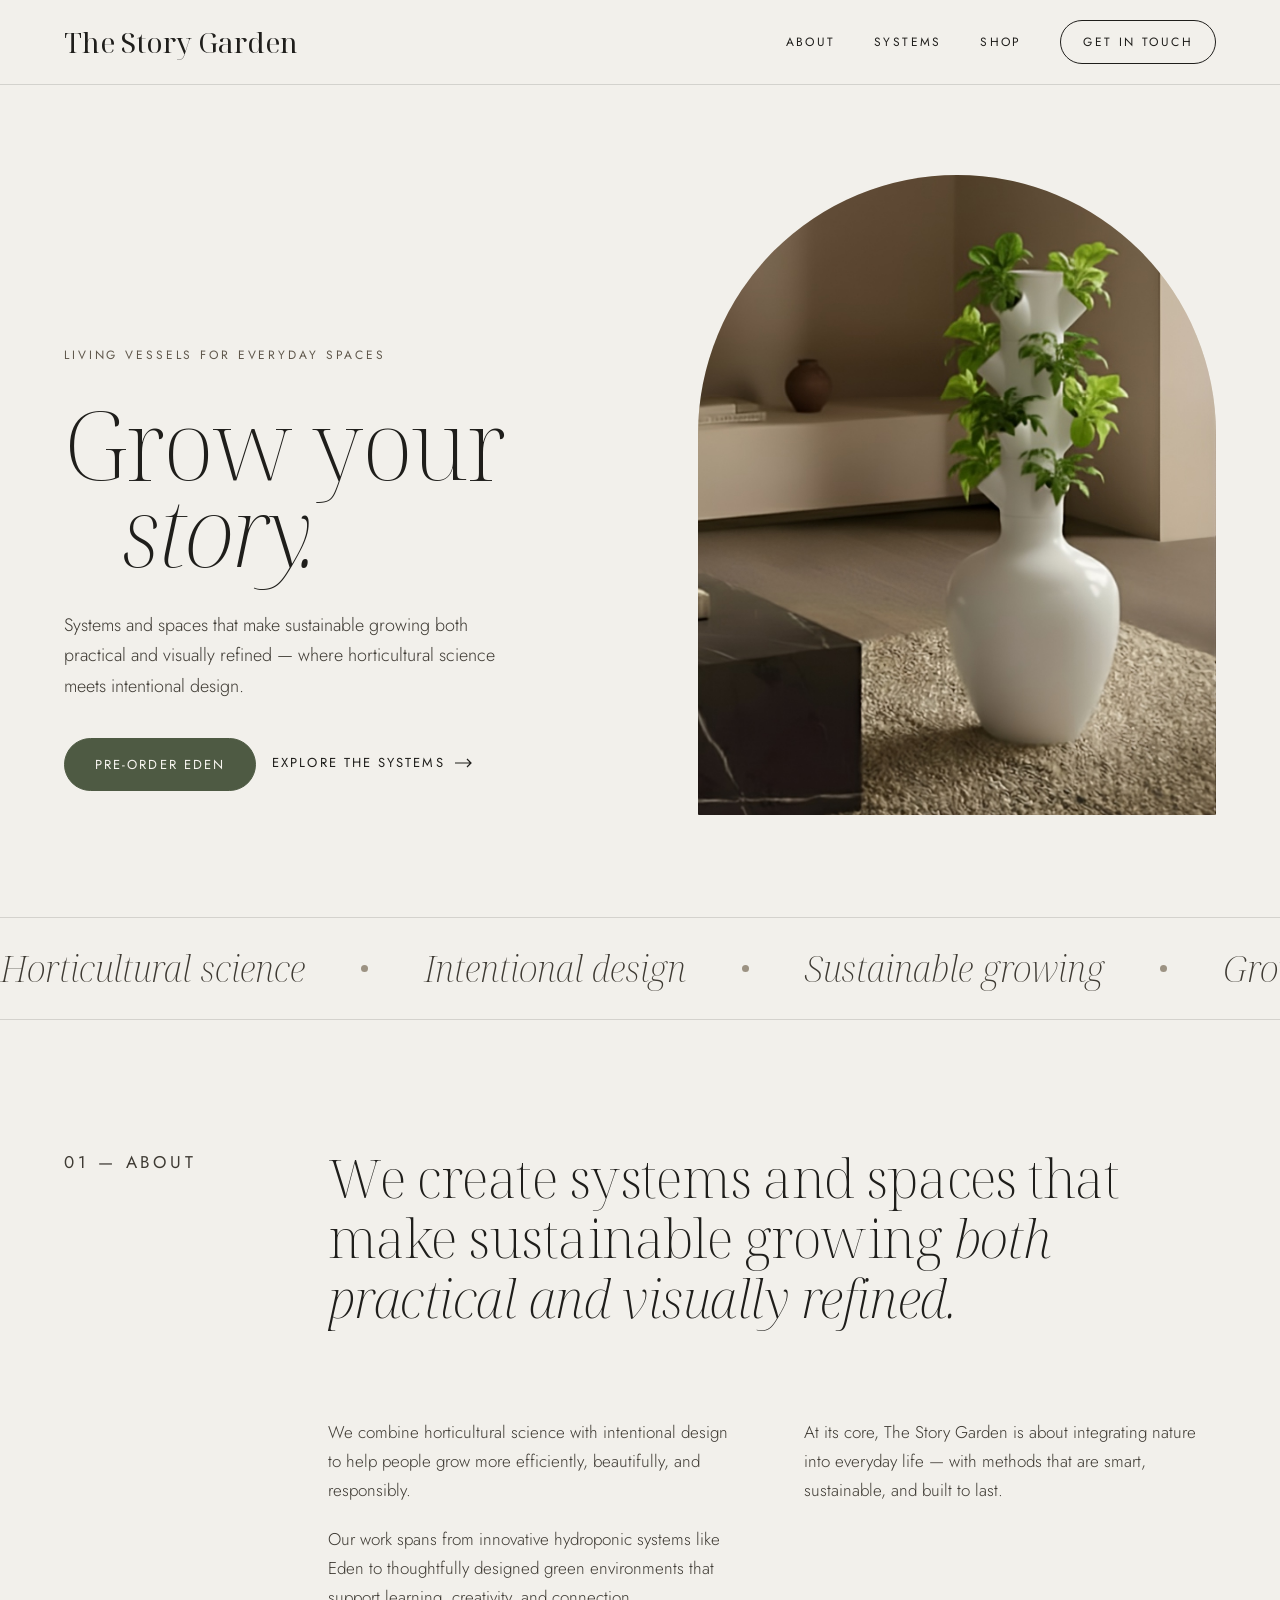
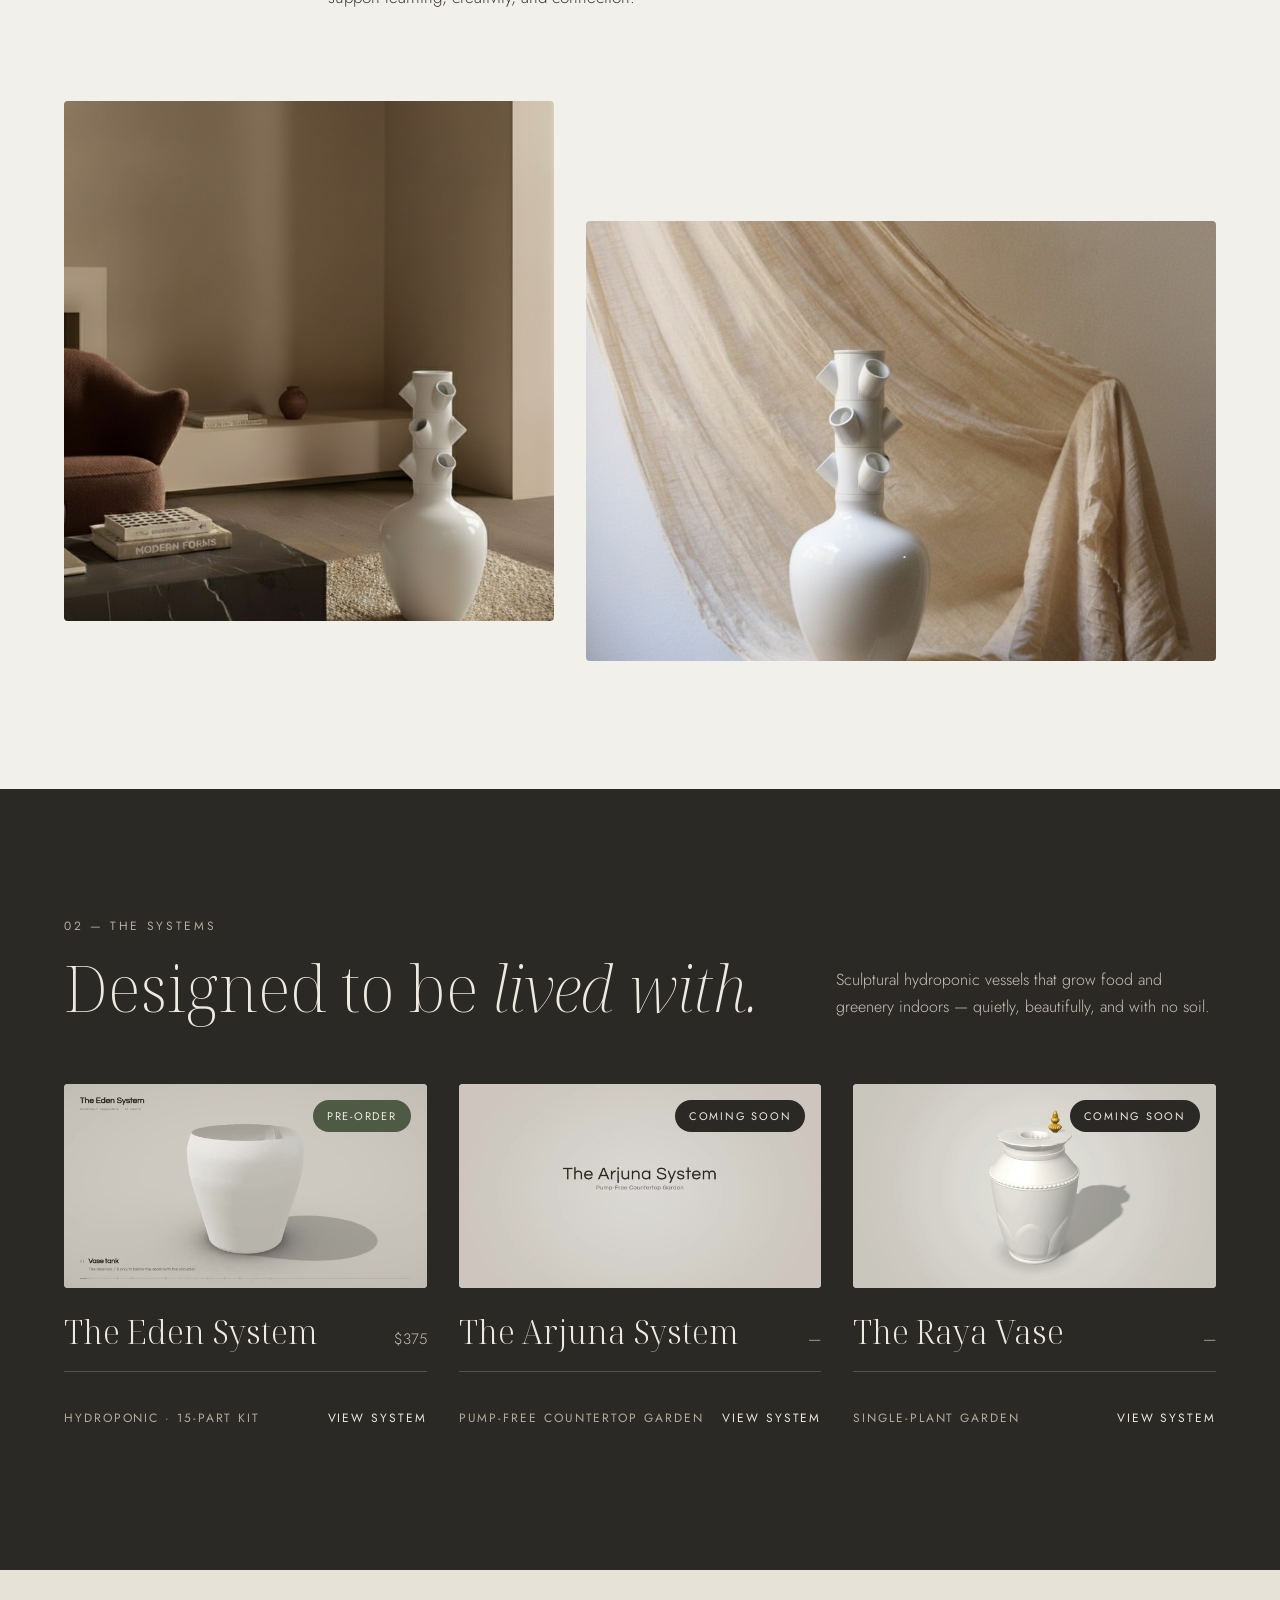
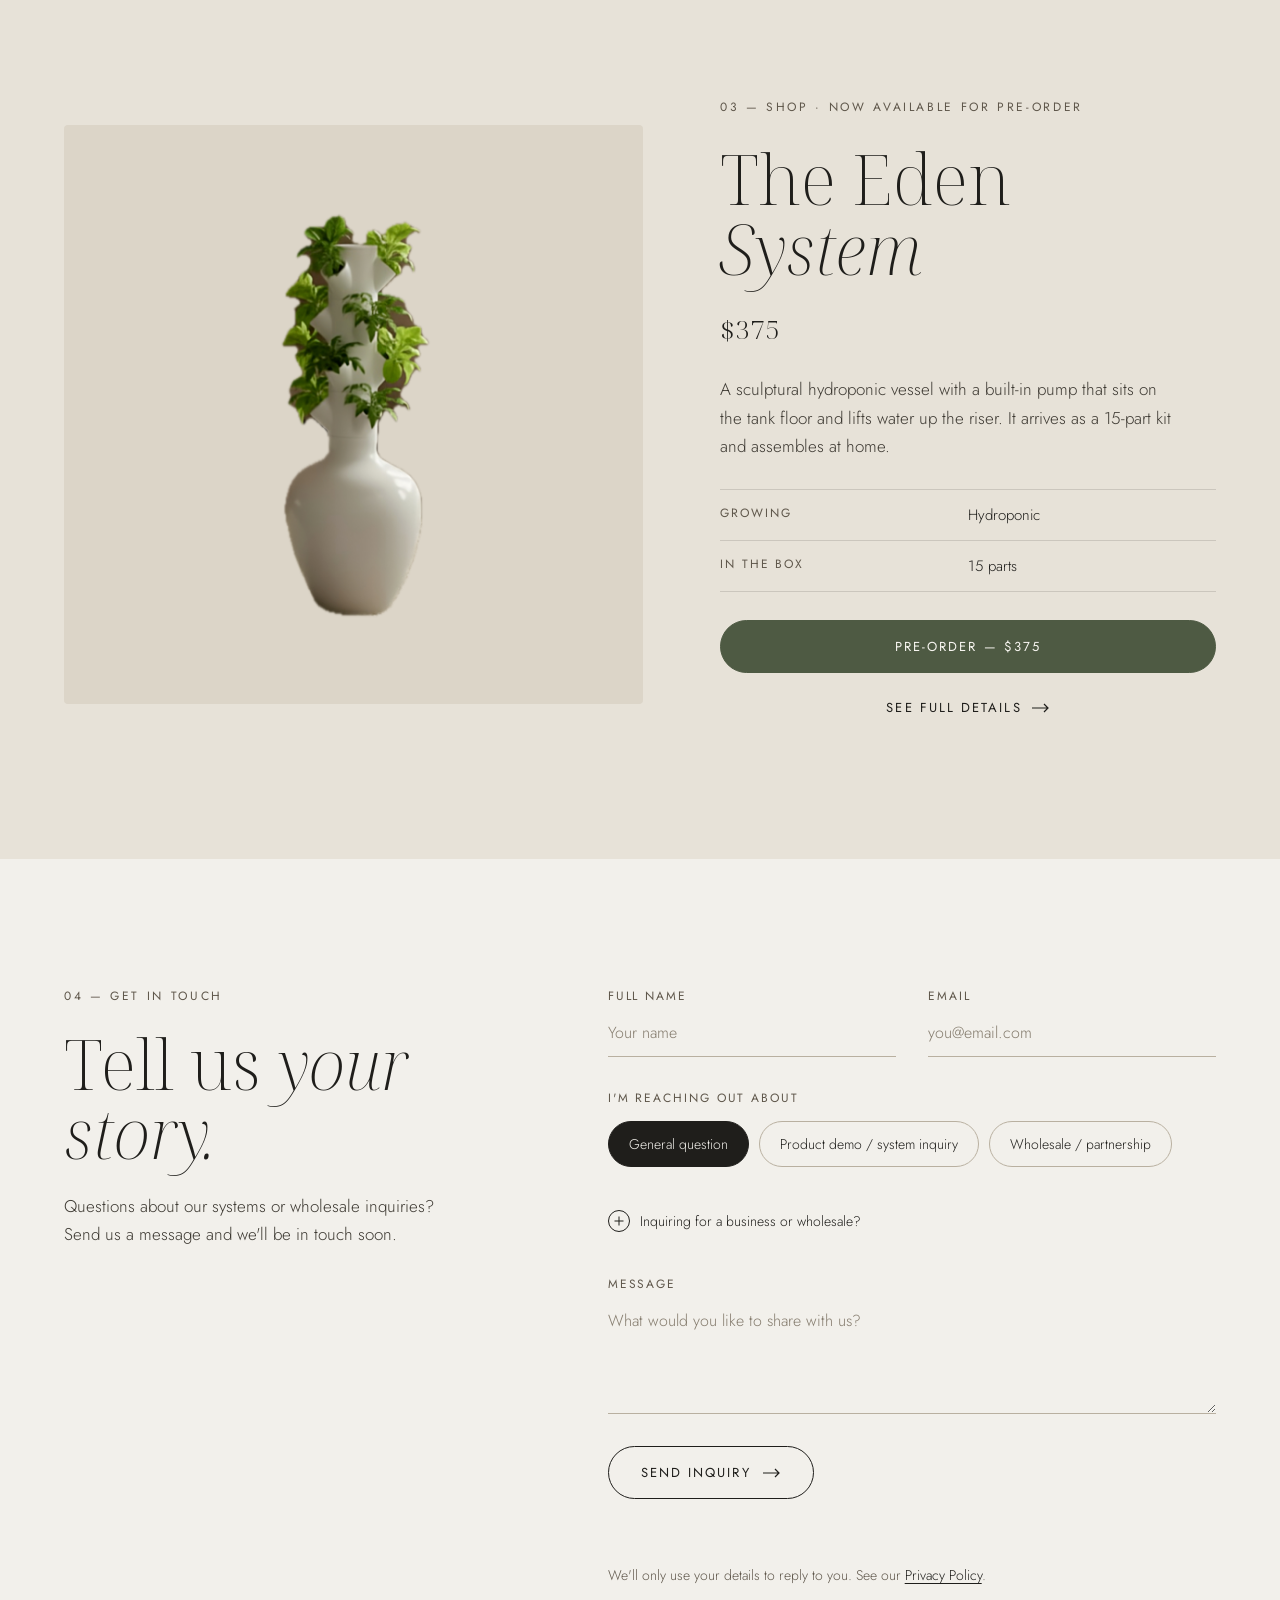
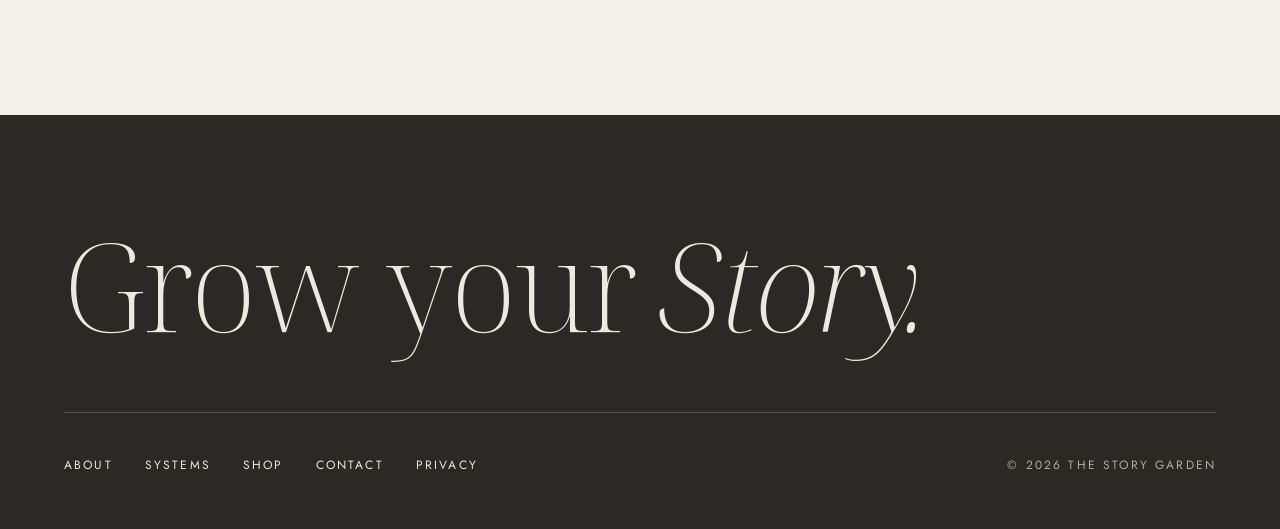
==== commit 034a3ce5: "Product pages: 15 parts, height from video, water-level spec, placeholder descriptions Eden kit is 1" ====
--- a/index.html
+++ b/index.html
@@ -111,7 +111,7 @@
               <span class="price">$375</span>
             </div>
             <div class="card-meta">
-              <span>Hydroponic · 12-part kit</span>
+              <span>Hydroponic · 15-part kit</span>
               <a class="ulink" href="systems/eden.html">View system</a>
             </div>
           </article>
@@ -159,10 +159,10 @@
           <p class="label">03 — Shop · Now available for pre-order</p>
           <h2 class="title-xl">The Eden <em>System</em></h2>
           <p class="shop-price">$375</p>
-          <p class="body">A sculptural hydroponic vessel with a built-in pump that sits on the tank floor and lifts water up the riser. It arrives as a 12-part kit and assembles at home.</p>
+          <p class="body">A sculptural hydroponic vessel with a built-in pump that sits on the tank floor and lifts water up the riser. It arrives as a 15-part kit and assembles at home.</p>
           <dl class="specs">
             <dt>Growing</dt><dd>Hydroponic</dd>
-            <dt>In the box</dt><dd>12 parts</dd>
+            <dt>In the box</dt><dd>15 parts</dd>
           </dl>
           <!-- Opens the Eden kit's Stripe Payment Link (Stripe's secure checkout page).
                To go back to Stripe's own widget, replace this <a> with:
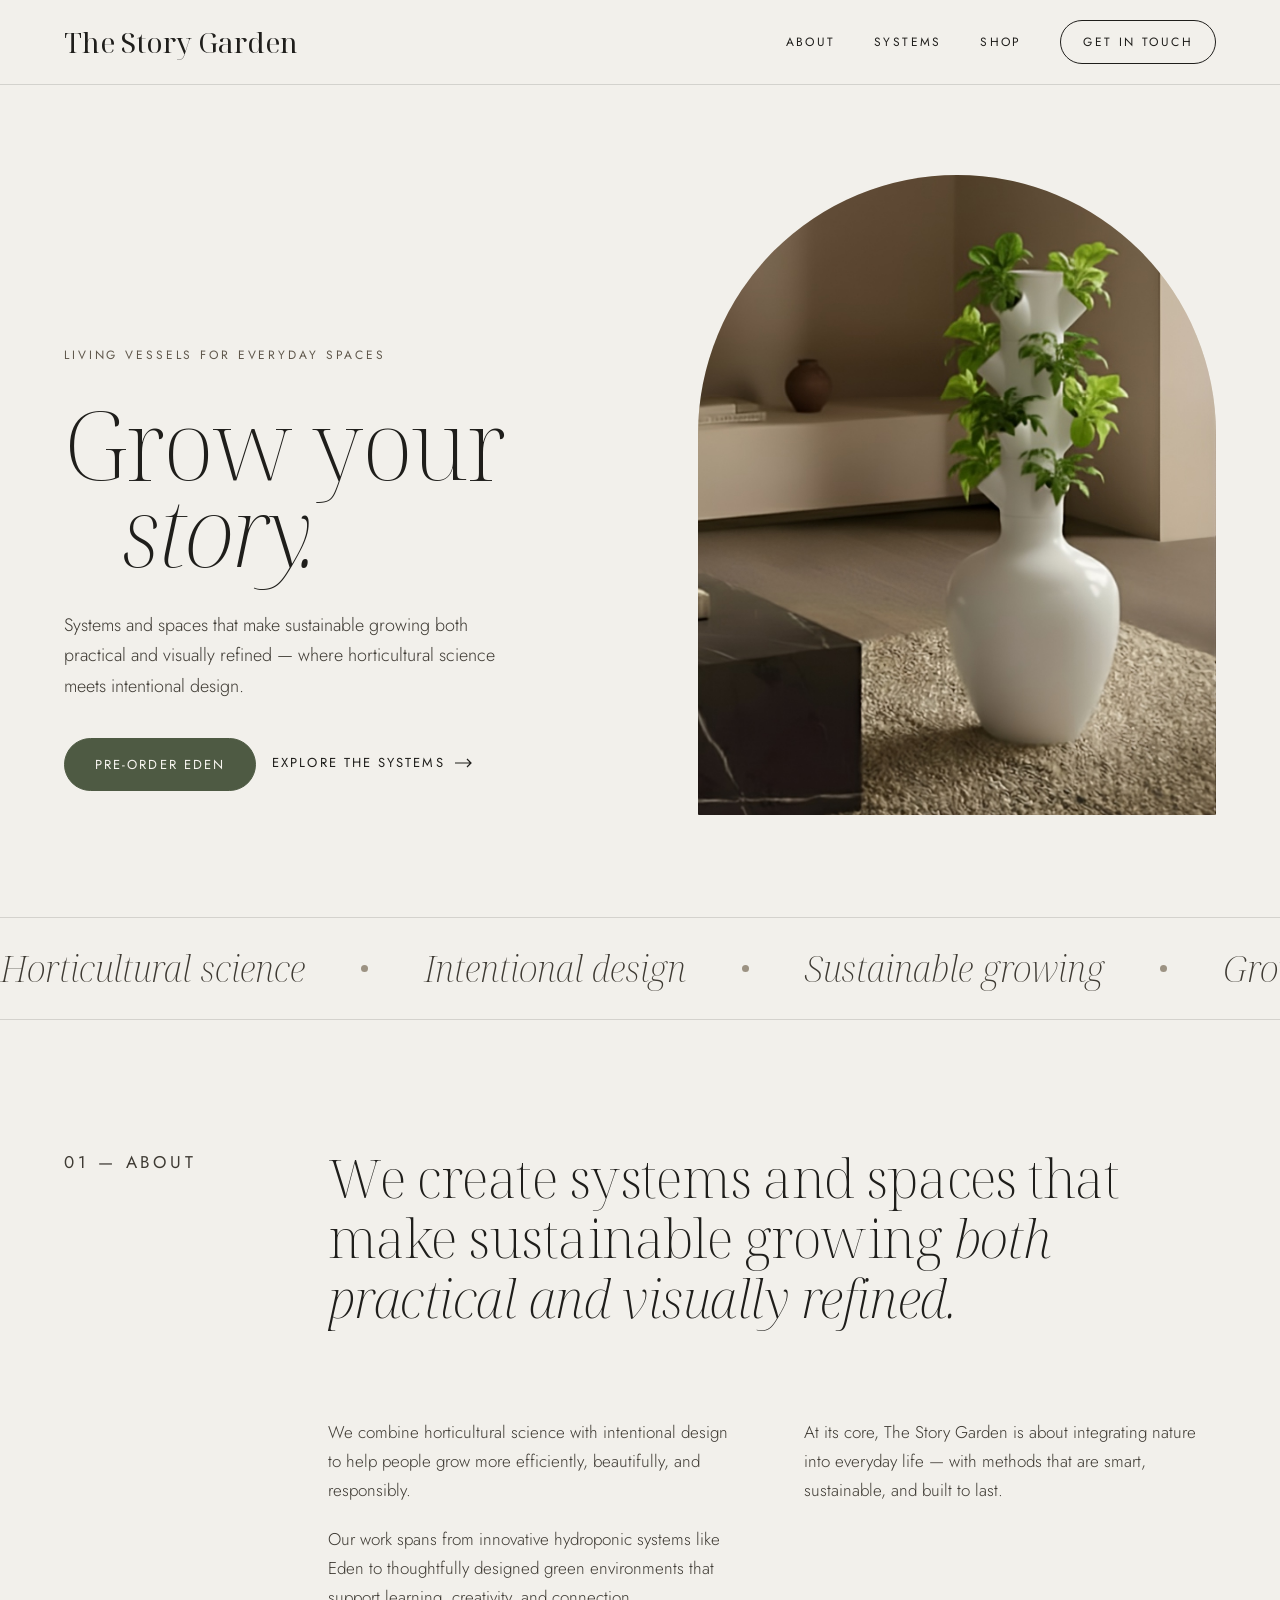
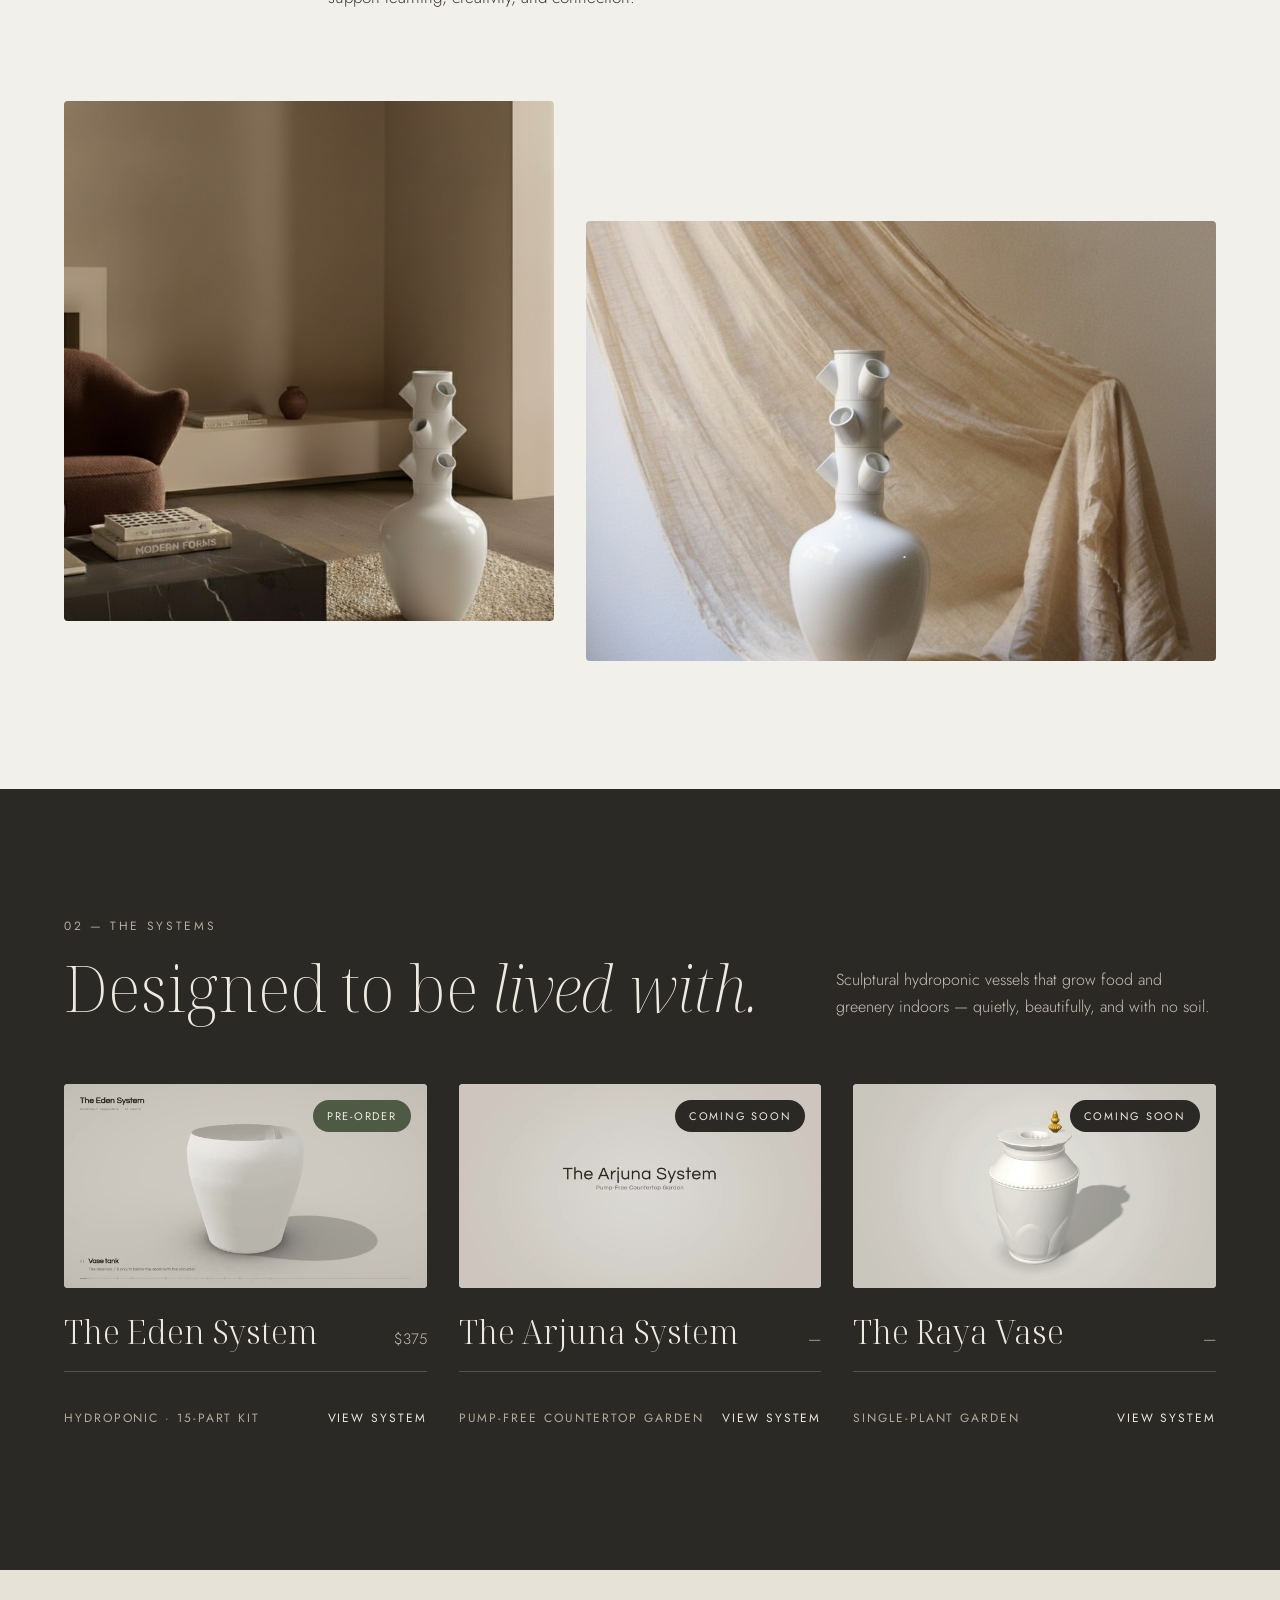
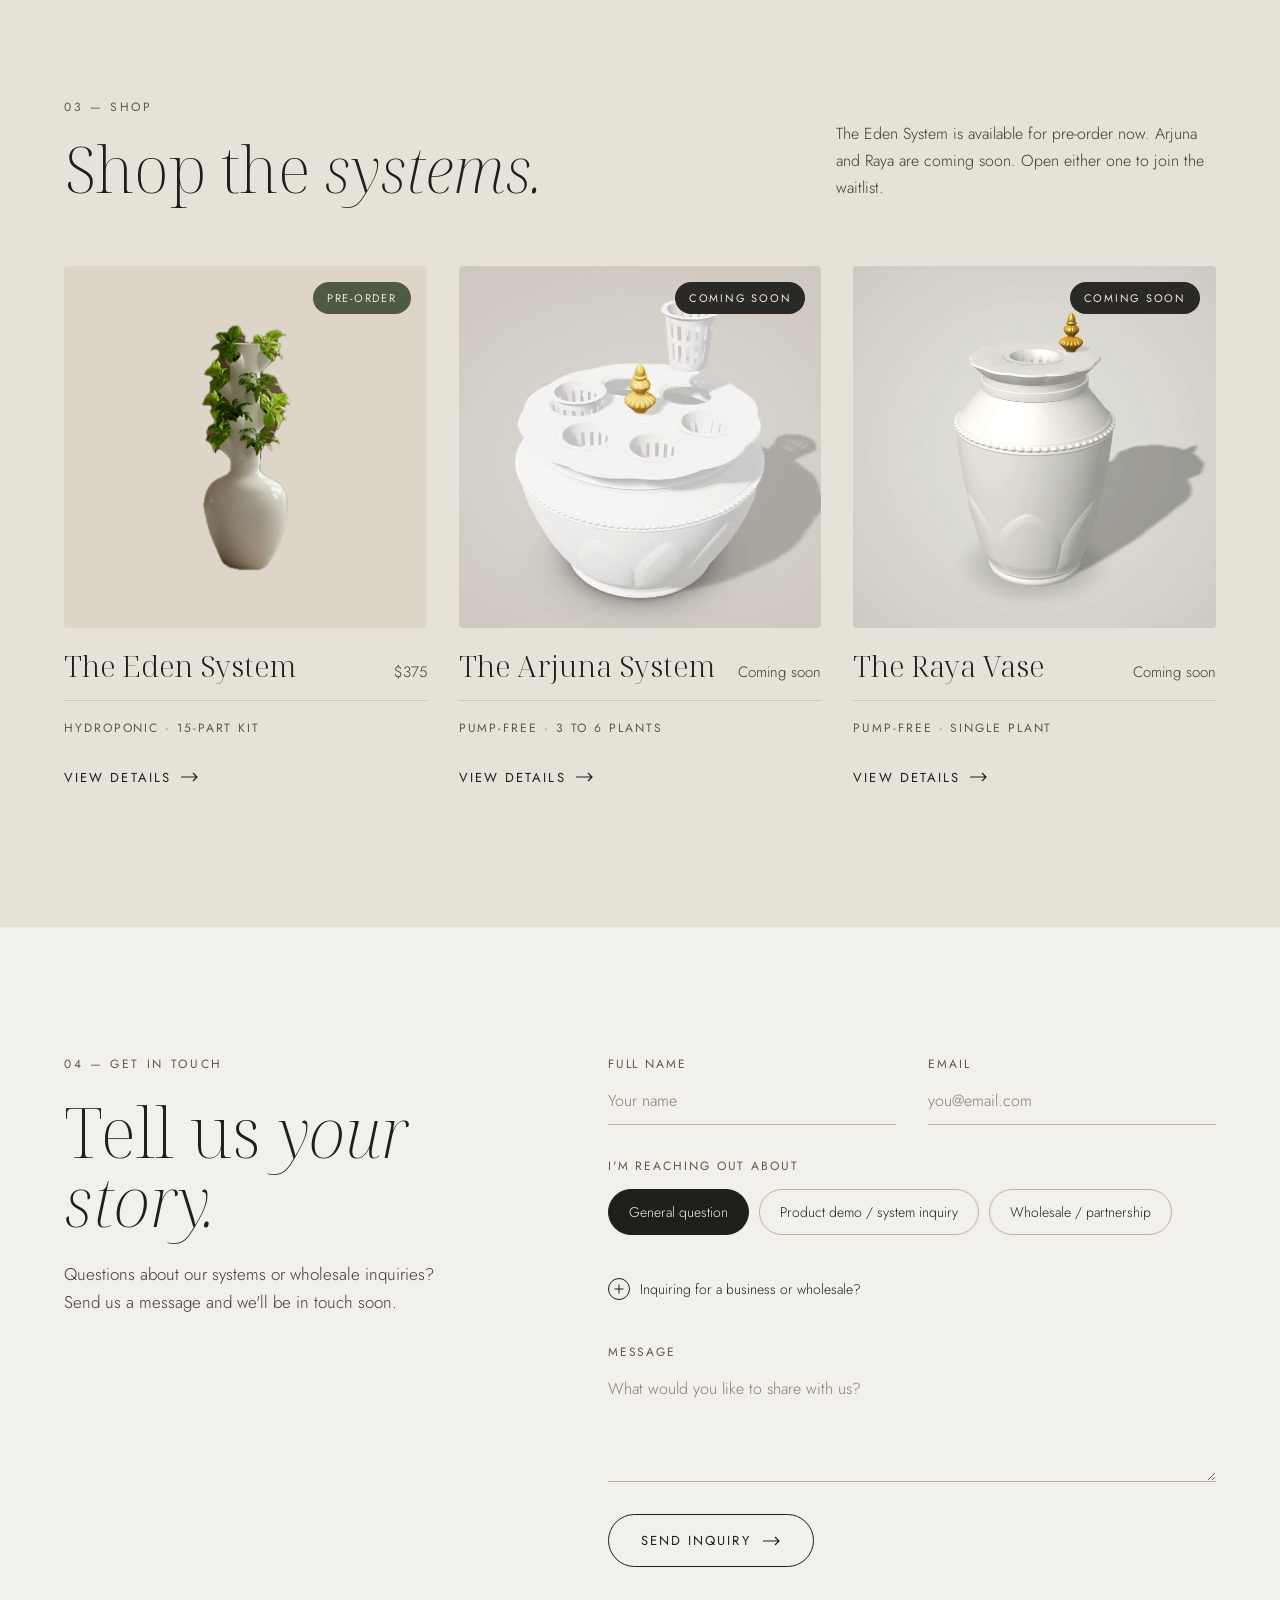
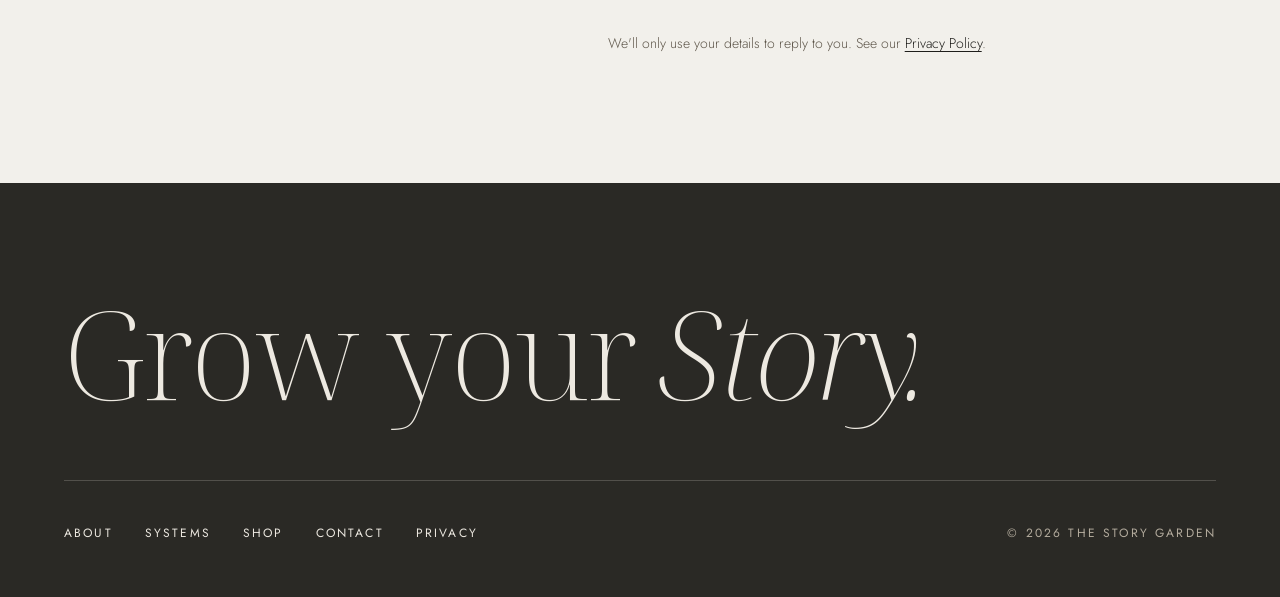
==== commit efe57e85: "Shop section: a card for every product, each opening its product page Replaces the single Eden featu" ====
--- a/index.html
+++ b/index.html
@@ -46,7 +46,7 @@
         </h1>
         <p class="lead load d3">Systems and spaces that make sustainable growing both practical and visually refined — where horticultural science meets intentional design.</p>
         <div class="hero-ctas load d4">
-          <a class="btn btn-solid" href="#shop">Pre-order Eden</a>
+          <a class="btn btn-solid" href="systems/eden.html">Pre-order Eden</a>
           <a class="ulink link-arrow" href="#systems">Explore the systems
             <svg aria-hidden="true" width="18" height="10" viewBox="0 0 18 10" fill="none" stroke="currentColor" stroke-width="1.2"><path d="M0 5h16M12 1l4 4-4 4"/></svg>
           </a>
@@ -150,28 +150,53 @@
     </section>
 
     <!-- ============ SHOP ============ -->
+    <!-- Each card opens that product's page (systems/*.html), where Eden's Stripe pre-order button lives. -->
     <section id="shop" class="stone">
-      <div class="container section shop">
-        <div class="shop-media zoom reveal">
-          <img class="zi" src="images/eden-with-plants.png" alt="The Eden System with leafy greens growing from each pocket" loading="lazy">
-        </div>
-        <div class="shop-info reveal">
-          <p class="label">03 — Shop · Now available for pre-order</p>
-          <h2 class="title-xl">The Eden <em>System</em></h2>
-          <p class="shop-price">$375</p>
-          <p class="body">A sculptural hydroponic vessel with a built-in pump that sits on the tank floor and lifts water up the riser. It arrives as a 15-part kit and assembles at home.</p>
-          <dl class="specs">
-            <dt>Growing</dt><dd>Hydroponic</dd>
-            <dt>In the box</dt><dd>15 parts</dd>
-          </dl>
-          <!-- Opens the Eden kit's Stripe Payment Link (Stripe's secure checkout page).
-               To go back to Stripe's own widget, replace this <a> with:
-               <stripe-buy-button buy-button-id="buy_btn_1SemoWHc2AAY1TvmlBOcxnxD"
-                 publishable-key="pk_live_51SHEFaHc2AAY1TvmzJrTmD0Wj8fETPzNzvJ4tkPePrJiSfOil6bx8vVD2Cy7ARHsRGxr18rGKPSCZDZy80tMgiLK00CEVKXX4C"></stripe-buy-button>
-               and add <script async src="https://js.stripe.com/v3/buy-button.js"></script> in the <head>. -->
-          <a class="btn btn-solid btn-wide" href="https://buy.stripe.com/9B6aEXfJg7PJc3k4e1bsc03">Pre-order — $375</a>
-          <a class="ulink link-arrow shop-details" href="systems/eden.html">See full details
-            <svg aria-hidden="true" width="18" height="10" viewBox="0 0 18 10" fill="none" stroke="currentColor" stroke-width="1.2"><path d="M0 5h16M12 1l4 4-4 4"/></svg>
+      <div class="container section">
+        <div class="shop-head">
+          <div>
+            <p class="label reveal">03 — Shop</p>
+            <h2 class="title reveal">Shop the <em>systems.</em></h2>
+          </div>
+          <p class="shop-intro reveal">The Eden System is available for pre-order now. Arjuna and Raya are coming soon. Open either one to join the waitlist.</p>
+        </div>
+
+        <div class="shop-grid">
+          <a class="shop-card reveal" href="systems/eden.html">
+            <div class="shop-card-media is-cutout">
+              <img class="zi" src="images/eden-with-plants.png" alt="" loading="lazy">
+              <span class="pill pill-accent">Pre-order</span>
+            </div>
+            <div class="shop-card-title-row">
+              <h3>The Eden System</h3>
+              <span class="shop-card-price">$375</span>
+            </div>
+            <p class="shop-card-meta">Hydroponic · 15-part kit</p>
+            <span class="shop-card-cta">View details <svg aria-hidden="true" width="18" height="10" viewBox="0 0 18 10" fill="none" stroke="currentColor" stroke-width="1.2"><path d="M0 5h16M12 1l4 4-4 4"/></svg></span>
+          </a>
+          <a class="shop-card reveal" href="systems/arjuna.html">
+            <div class="shop-card-media">
+              <img class="zi" src="images/arjuna-assembled.jpg" alt="" loading="lazy">
+              <span class="pill pill-dark">Coming soon</span>
+            </div>
+            <div class="shop-card-title-row">
+              <h3>The Arjuna System</h3>
+              <span class="shop-card-price">Coming soon</span>
+            </div>
+            <p class="shop-card-meta">Pump-free · 3 to 6 plants</p>
+            <span class="shop-card-cta">View details <svg aria-hidden="true" width="18" height="10" viewBox="0 0 18 10" fill="none" stroke="currentColor" stroke-width="1.2"><path d="M0 5h16M12 1l4 4-4 4"/></svg></span>
+          </a>
+          <a class="shop-card reveal" href="systems/raya.html">
+            <div class="shop-card-media">
+              <img class="zi" src="images/raya-assembled.jpg" alt="" loading="lazy">
+              <span class="pill pill-dark">Coming soon</span>
+            </div>
+            <div class="shop-card-title-row">
+              <h3>The Raya Vase</h3>
+              <span class="shop-card-price">Coming soon</span>
+            </div>
+            <p class="shop-card-meta">Pump-free · Single plant</p>
+            <span class="shop-card-cta">View details <svg aria-hidden="true" width="18" height="10" viewBox="0 0 18 10" fill="none" stroke="currentColor" stroke-width="1.2"><path d="M0 5h16M12 1l4 4-4 4"/></svg></span>
           </a>
         </div>
       </div>
--- a/css/styles.css
+++ b/css/styles.css
@@ -231,14 +231,45 @@
 
 /* ---------- Shop ---------- */
 .stone { background: var(--stone); }
-.shop { display: flex; flex-wrap: wrap; gap: clamp(40px, 6vw, 96px); align-items: center; }
-.shop-media { flex: 1.2 1 440px; min-width: 0; aspect-ratio: 1 / 1; border-radius: 4px; background: #DCD5C8; }
-/* The shop photo is a cut-out, so it sits whole on the stone tile instead of being cropped */
-.shop-media img { width: 100%; height: 100%; object-fit: contain; padding: 7% 0 5%; }
-.shop-info { flex: 1 1 380px; min-width: 0; display: flex; flex-direction: column; gap: 28px; }
-.shop-price { font-family: var(--serif); font-size: 26px; font-weight: 300; }
-.shop-info .body { max-width: 460px; }
-.shop-details { align-self: center; margin-top: -14px; }
+.shop-head { display: flex; flex-wrap: wrap; gap: 24px 64px; align-items: flex-end; justify-content: space-between; margin-bottom: 64px; }
+.shop-head .label { margin-bottom: 20px; }
+.shop-intro { max-width: 380px; font-size: 16px; line-height: 1.7; color: var(--body); }
+
+/* Product cards: one per system, each a single link to its product page */
+.shop-grid { display: grid; grid-template-columns: 1fr; gap: 56px 32px; }
+@media (min-width: 700px) {
+  .shop-grid { grid-template-columns: repeat(2, 1fr); }
+  /* An odd last card sits centred on its own row, same size as the others */
+  .shop-grid > .shop-card:last-child:nth-child(odd) { grid-column: 1 / -1; justify-self: center; width: calc(50% - 16px); }
+}
+@media (min-width: 1100px) {
+  .shop-grid { grid-template-columns: repeat(3, 1fr); }
+  .shop-grid > .shop-card:last-child:nth-child(odd) { grid-column: auto; justify-self: stretch; width: auto; }
+}
+.shop-card { display: flex; flex-direction: column; gap: 18px; color: inherit; }
+.shop-card:hover { color: inherit; }
+.shop-card-media { position: relative; overflow: hidden; aspect-ratio: 1 / 1; border-radius: 4px; background: #DCD5C8; }
+.shop-card-media img { width: 100%; height: 100%; object-fit: cover; transition: transform 1.4s var(--ease); }
+/* Cut-out product photos sit whole on the stone tile instead of being cropped */
+.shop-card-media.is-cutout img { object-fit: contain; padding: 8% 0 6%; }
+.shop-card-title-row {
+  display: flex; justify-content: space-between; align-items: baseline; gap: 16px;
+  padding-bottom: 14px; border-bottom: 1px solid var(--line);
+}
+.shop-card-title-row h3 { font-size: clamp(26px, 2.3vw, 32px); font-weight: 300; }
+.shop-card-price { flex: none; font-size: 15px; color: var(--body); }
+.shop-card-meta { font-size: 12px; letter-spacing: .16em; text-transform: uppercase; font-weight: 400; color: var(--muted); }
+.shop-card-cta {
+  align-self: flex-start; display: inline-flex; align-items: center; gap: 10px; min-height: 44px;
+  font-size: 13px; letter-spacing: .16em; text-transform: uppercase; font-weight: 400;
+  background-image: linear-gradient(currentColor, currentColor);
+  background-size: 0% 1px; background-repeat: no-repeat; background-position: 0 calc(100% - 10px);
+  transition: background-size .5s ease, color .4s;
+}
+@media (hover: hover) {
+  .shop-card:hover .shop-card-media img { transform: scale(1.045); }
+  .shop-card:hover .shop-card-cta { background-size: 100% 1px; color: var(--accent); }
+}
 .specs { margin: 0; display: grid; grid-template-columns: 1fr 1fr; border-top: 1px solid var(--line); }
 .specs dt, .specs dd { margin: 0; padding: 14px 0; border-bottom: 1px solid var(--line); }
 .specs dt { font-size: 12px; letter-spacing: .16em; text-transform: uppercase; color: var(--muted); font-weight: 400; }
@@ -348,13 +379,14 @@
   .load, .drift, .marquee-track, .biz[open] .field-row { animation: none; }
   .js .reveal { opacity: 1; transform: none; transition: none; }
   .zoom > .zi { transition: none; }
-  .zoom:hover > .zi { transform: none; }
-}
-
-/* Older browsers without aspect-ratio: keep the shop photo square */
+  .zoom:hover > .zi, .shop-card:hover .shop-card-media img { transform: none; }
+  .shop-card-media img { transition: none; }
+}
+
+/* Older browsers without aspect-ratio: keep the shop card images square */
 @supports not (aspect-ratio: 1 / 1) {
-  .shop-media { position: relative; height: 0; padding-top: 100%; }
-  .shop-media img { position: absolute; top: 0; left: 0; }
+  .shop-card-media { height: 0; padding-top: 100%; }
+  .shop-card-media img { position: absolute; top: 0; left: 0; }
 }
 
 /* ---------- Small screens ---------- */
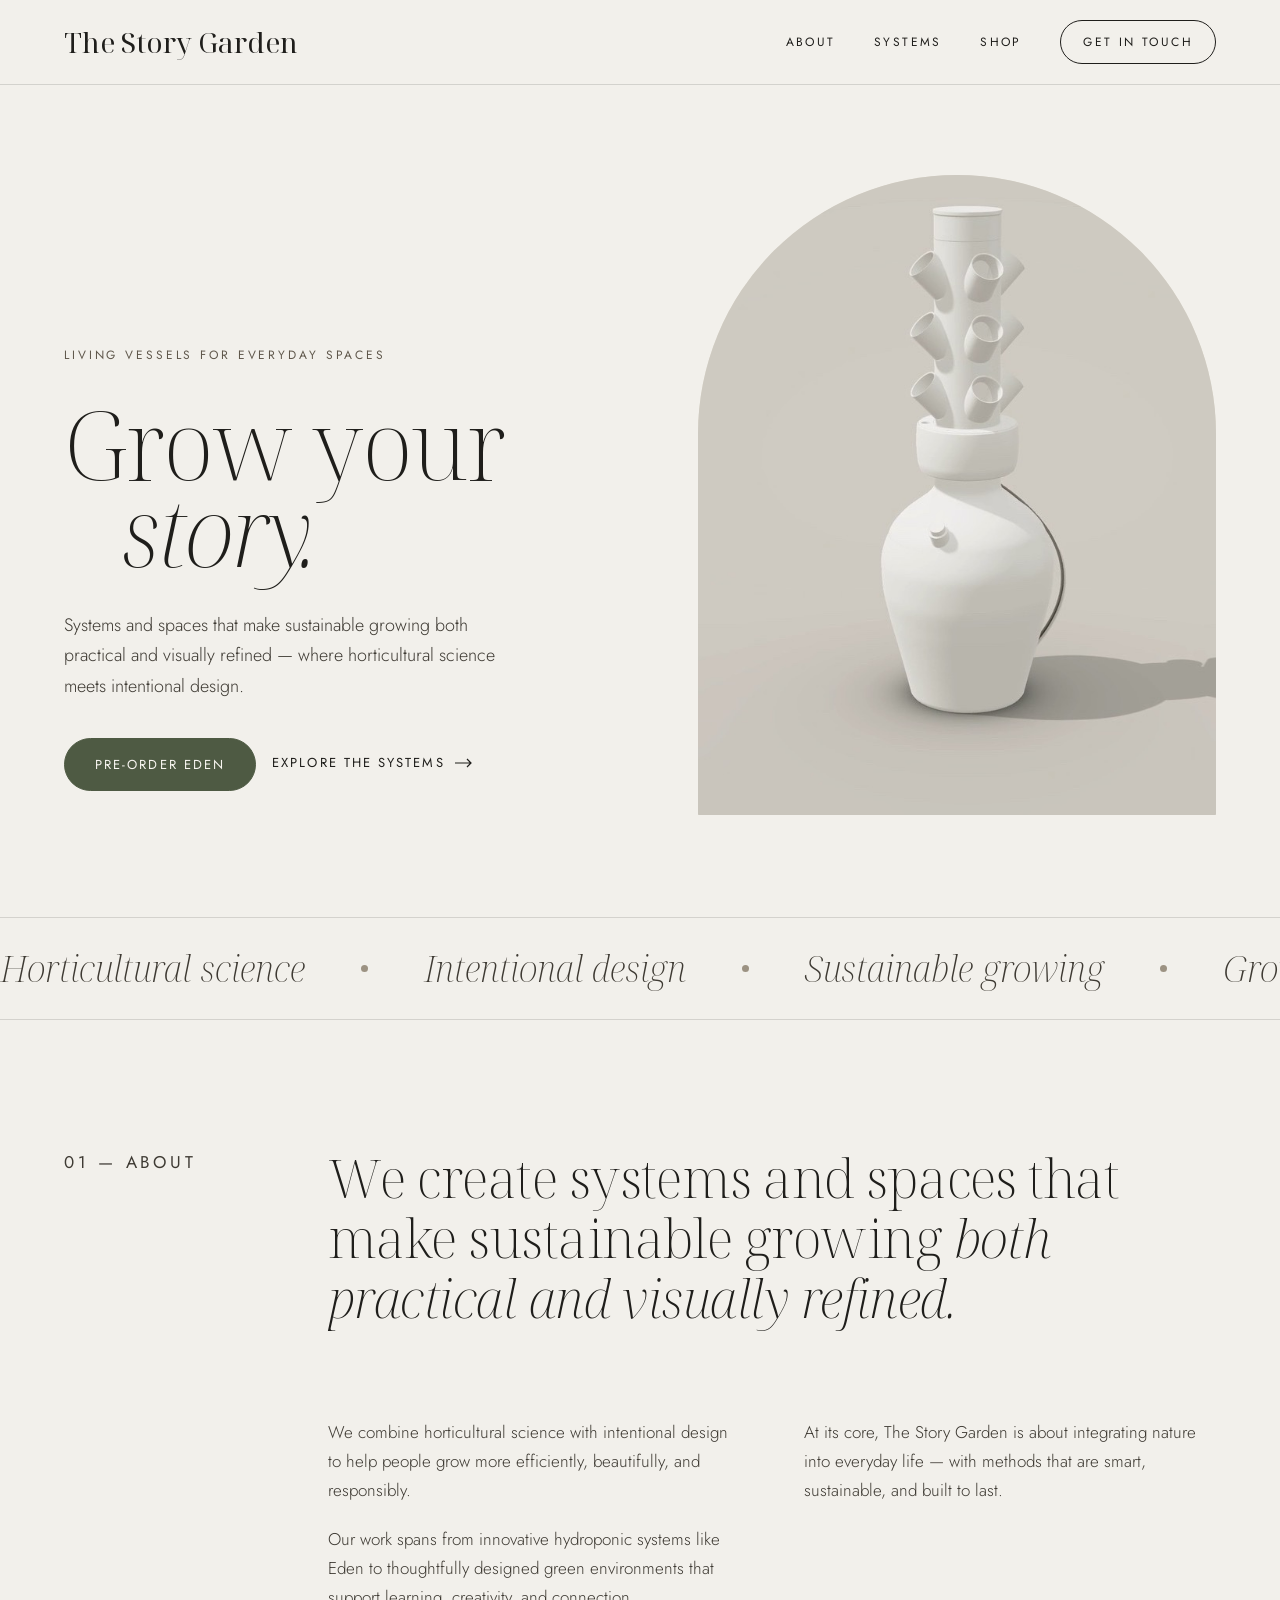
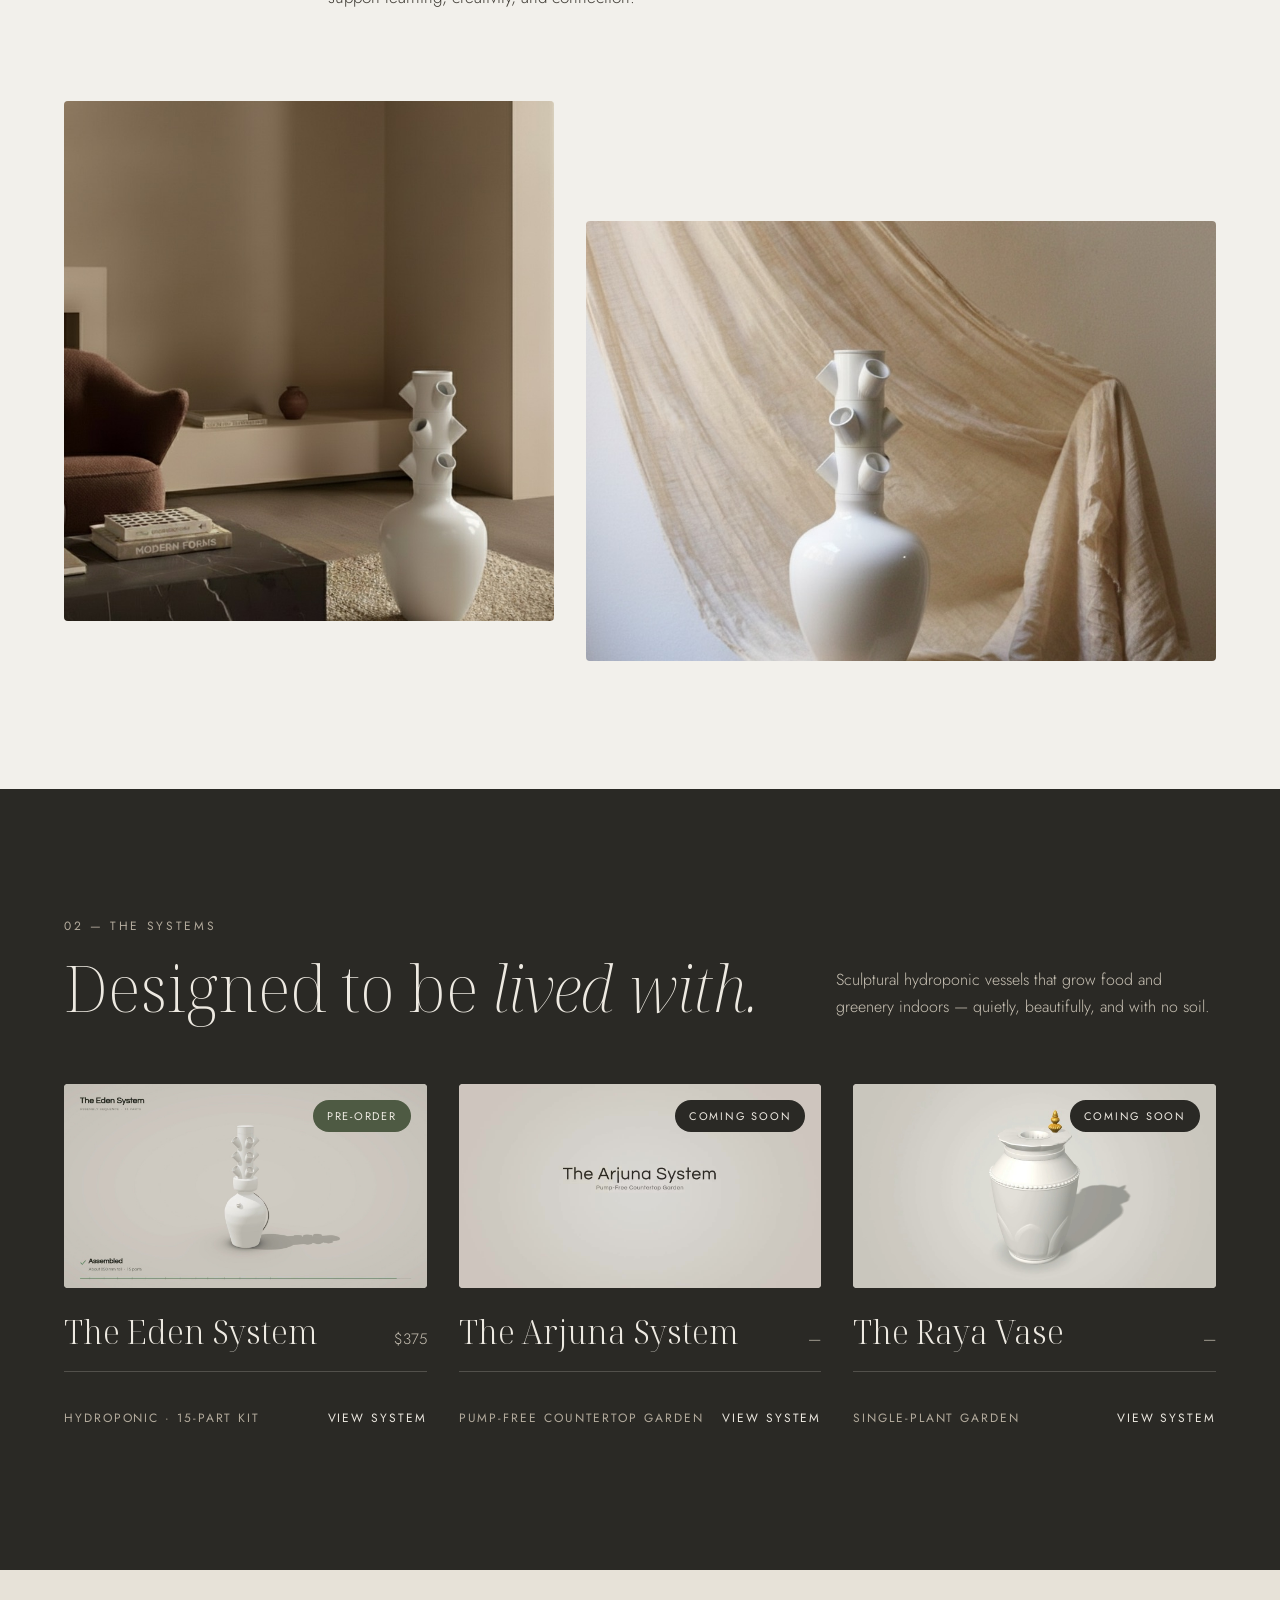
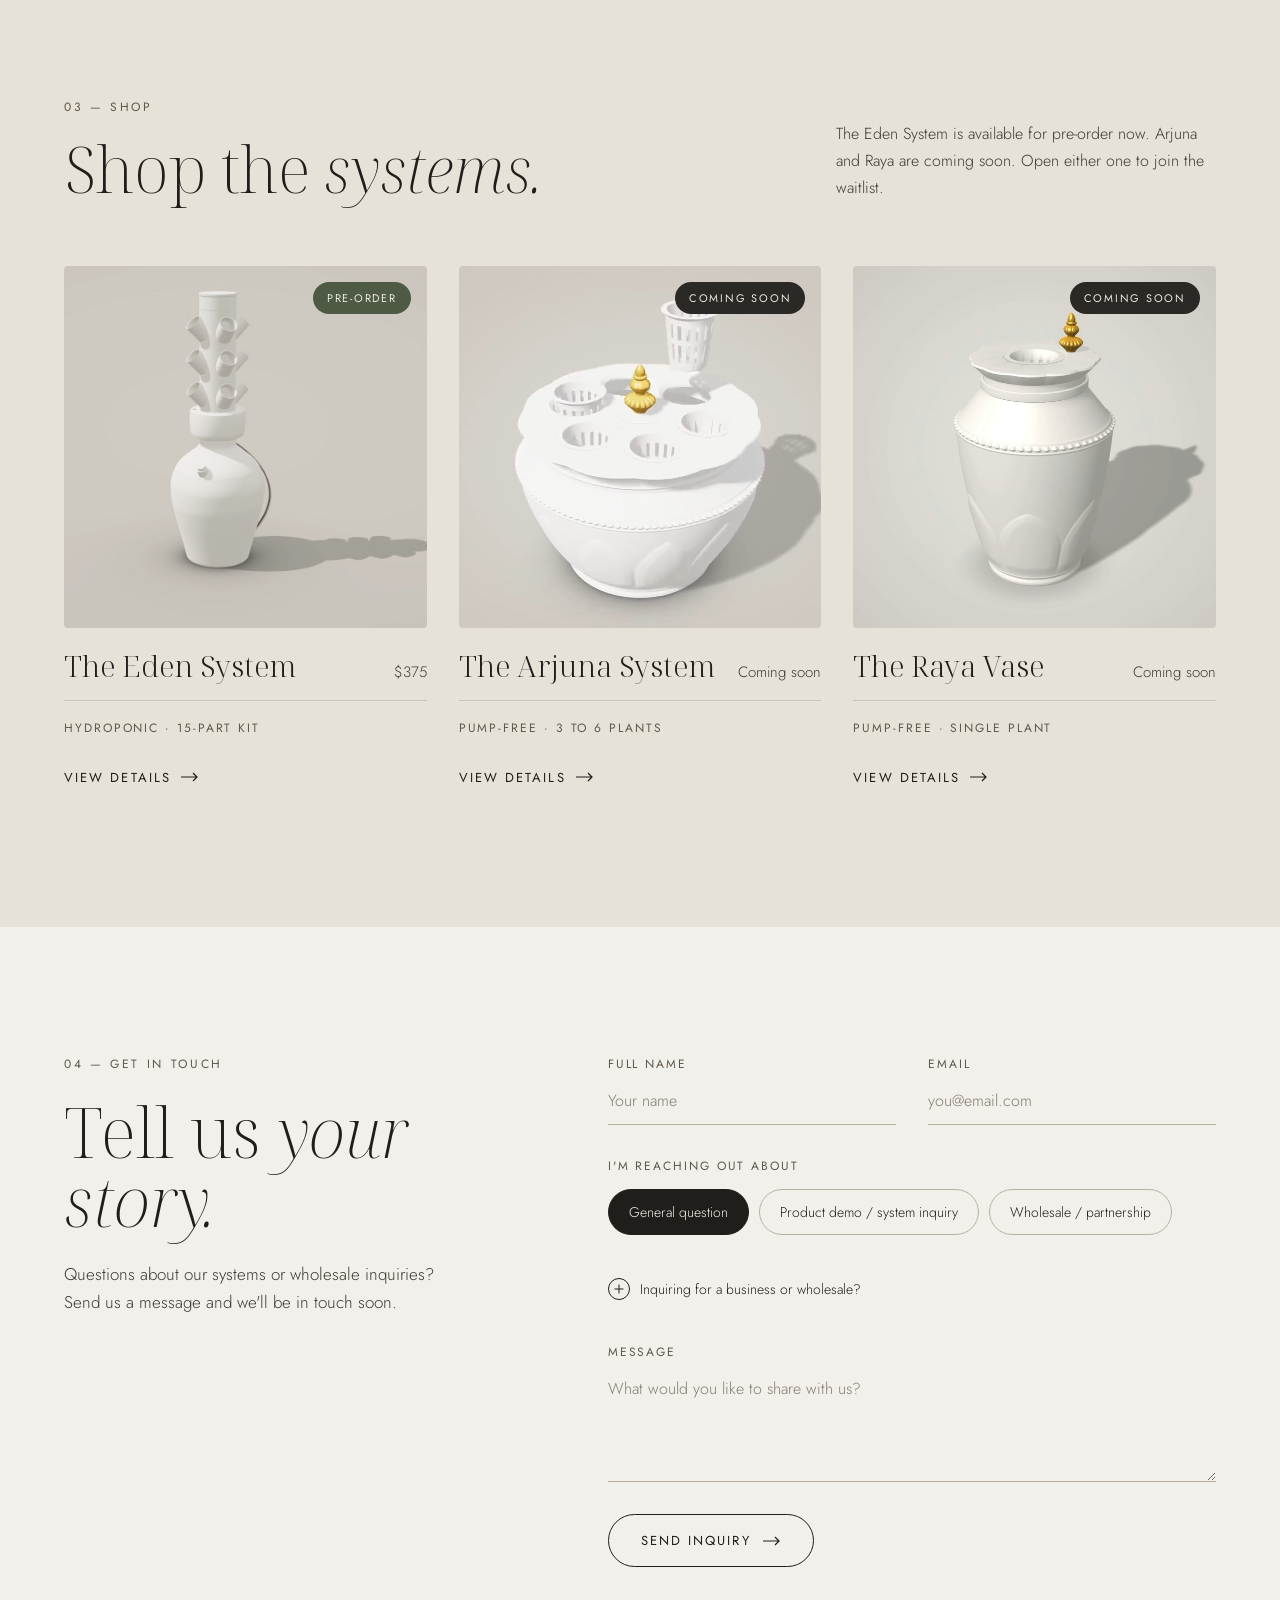
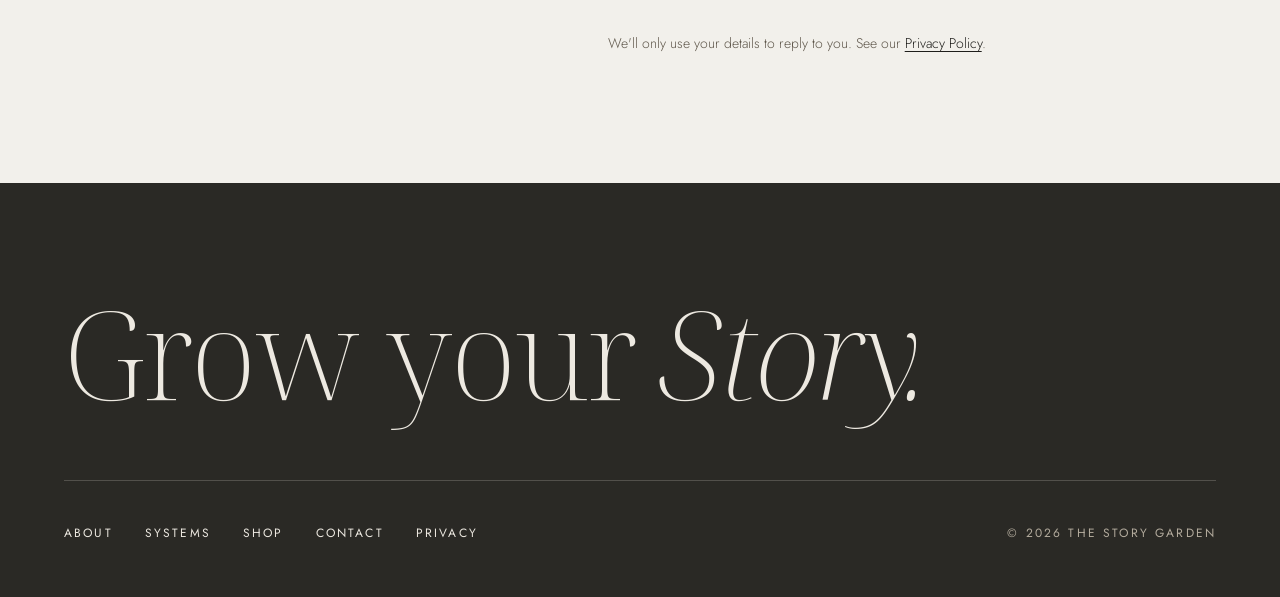
==== commit 295d8392: "Show the new Eden design from the assembly video New stills cropped from the full-size assembly vide" ====
--- a/index.html
+++ b/index.html
@@ -53,7 +53,7 @@
         </div>
       </div>
       <div class="hero-media zoom">
-        <img class="zi drift" src="images/eden-hero.jpg" alt="The Eden System growing leafy greens in a calm, neutral living room">
+        <img class="zi drift" src="images/eden-new-hero.jpg" alt="The Eden System, assembled: a rounded vase tank topped by a tower of angled planting pockets">
       </div>
     </section>
 
@@ -163,8 +163,8 @@
 
         <div class="shop-grid">
           <a class="shop-card reveal" href="systems/eden.html">
-            <div class="shop-card-media is-cutout">
-              <img class="zi" src="images/eden-with-plants.png" alt="" loading="lazy">
+            <div class="shop-card-media">
+              <img class="zi" src="images/eden-new-assembled.jpg" alt="" loading="lazy">
               <span class="pill pill-accent">Pre-order</span>
             </div>
             <div class="shop-card-title-row">
--- a/css/styles.css
+++ b/css/styles.css
@@ -126,7 +126,7 @@
   background: var(--photo);
 }
 /* object-position keeps the vase and plants in view inside the arch */
-.hero-media img { width: 100%; height: 100%; object-fit: cover; object-position: 65% 70%; }
+.hero-media img { width: 100%; height: 100%; object-fit: cover; object-position: 50% 60%; }
 
 /* ---------- Marquee ---------- */
 .marquee { border-block: 1px solid var(--line); overflow: hidden; padding: 26px 0; }
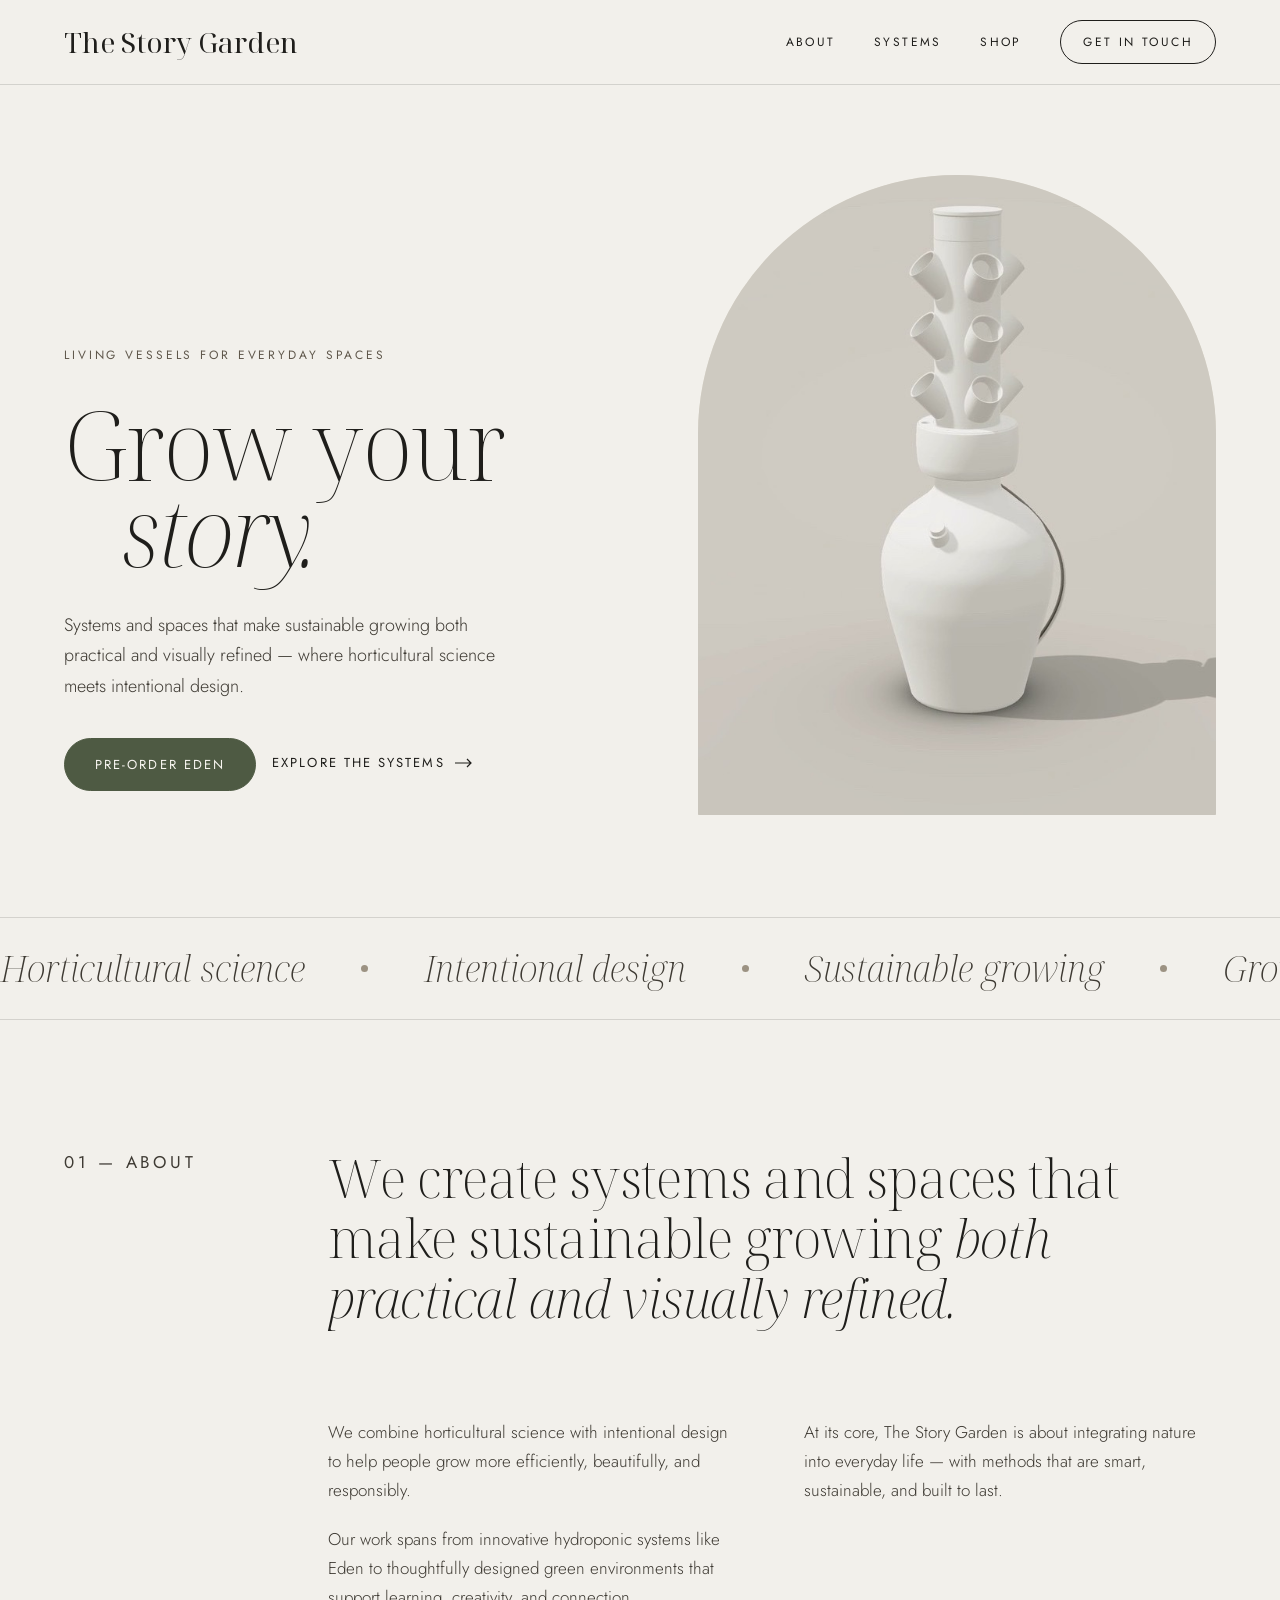
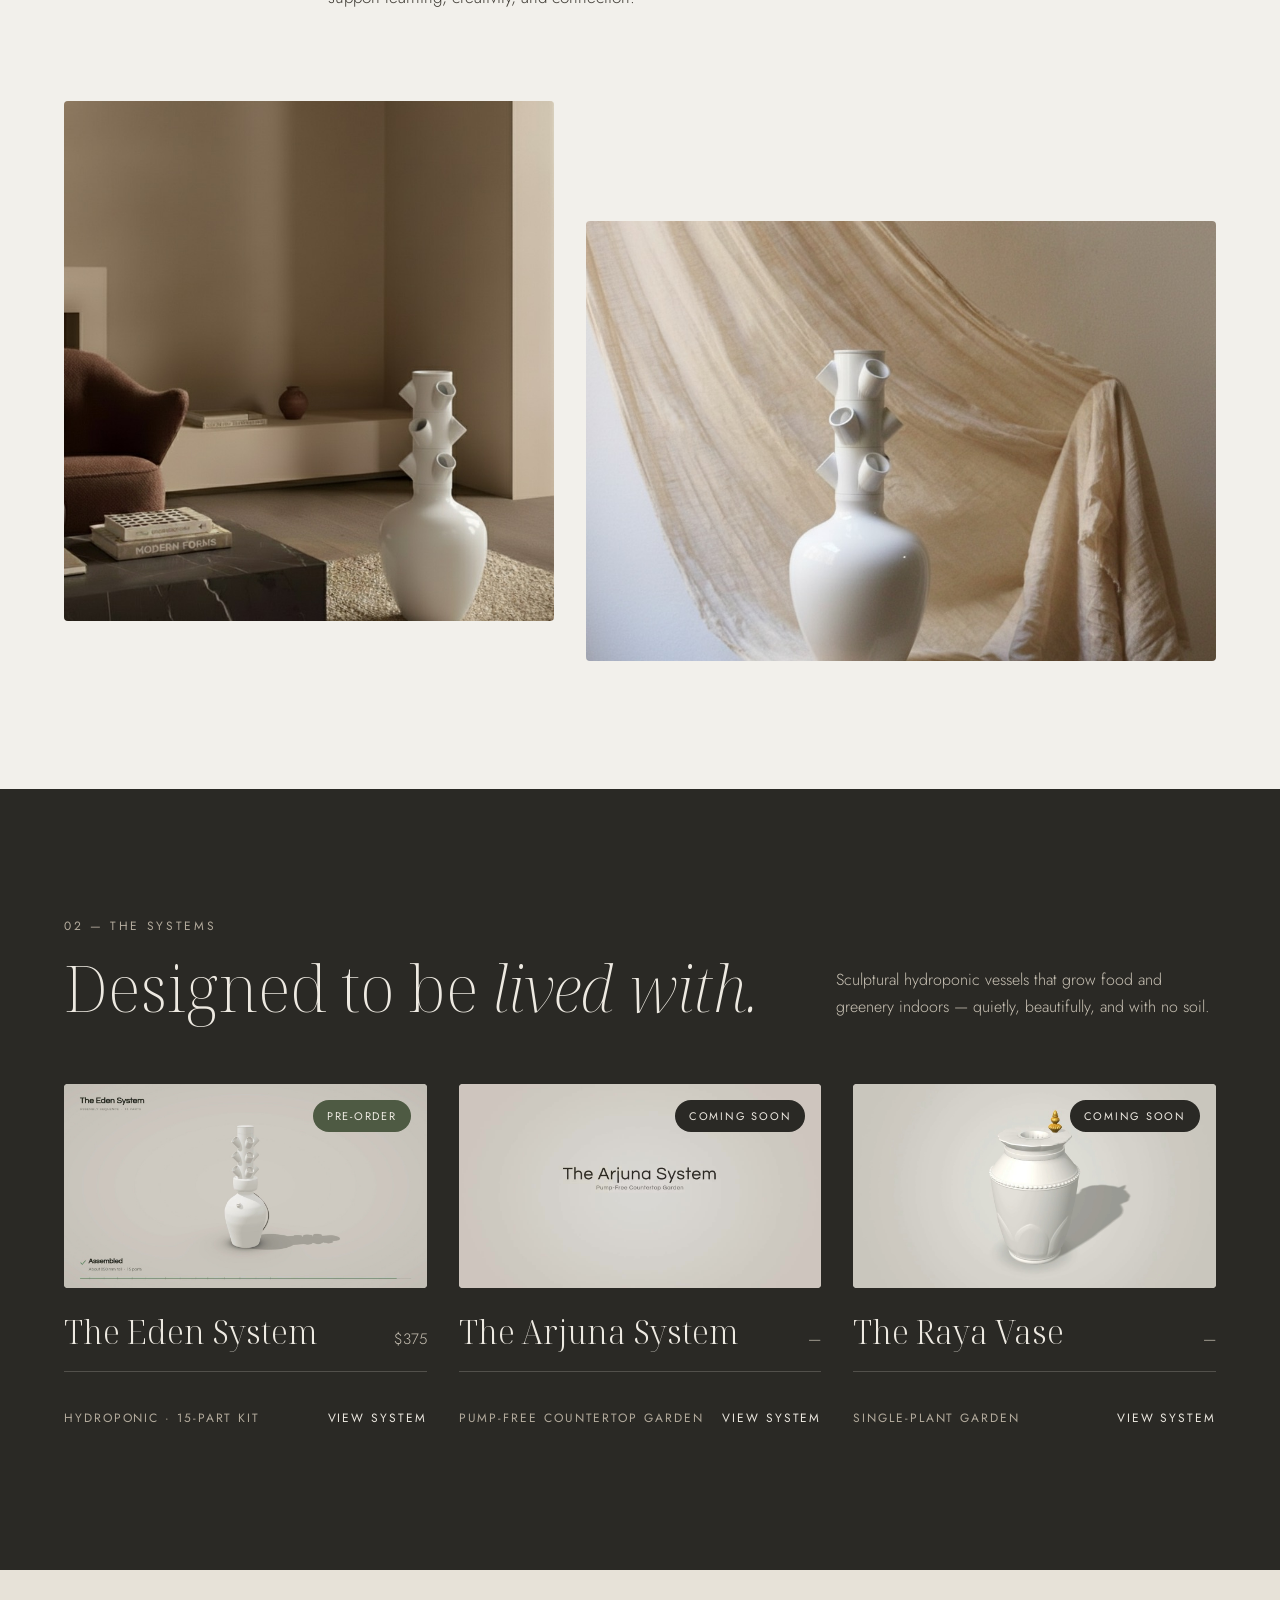
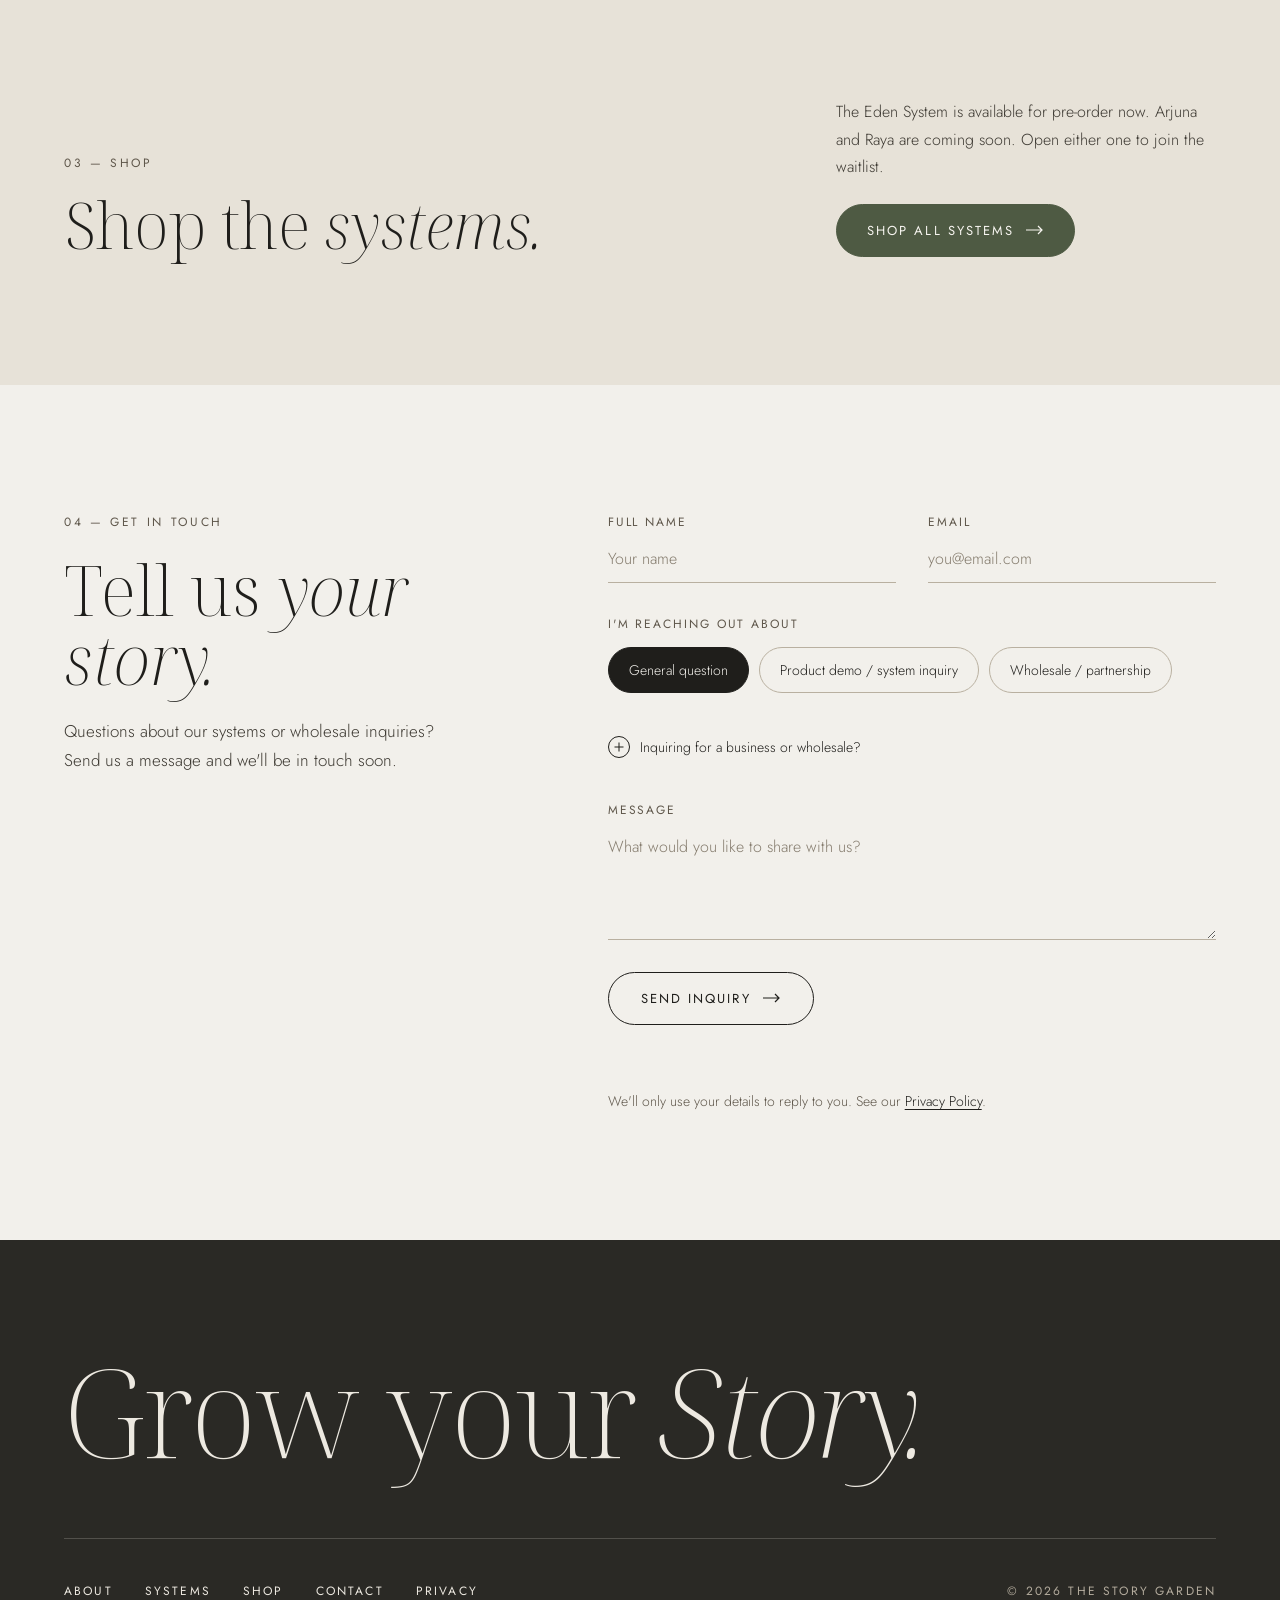
==== commit 40fafefd: "Move the product cards to their own Shop page The home page's Shop section is now a short intro with" ====
--- a/index.html
+++ b/index.html
@@ -28,7 +28,7 @@
       <nav class="main-nav" aria-label="Main">
         <a class="ulink" href="#about">About</a>
         <a class="ulink" href="#systems">Systems</a>
-        <a class="ulink" href="#shop">Shop</a>
+        <a class="ulink" href="shop.html">Shop</a>
         <a class="btn btn-line btn-small" href="#contact">Get in touch</a>
       </nav>
     </div>
@@ -150,54 +150,18 @@
     </section>
 
     <!-- ============ SHOP ============ -->
-    <!-- Each card opens that product's page (systems/*.html), where Eden's Stripe pre-order button lives. -->
+    <!-- The product cards live on their own page: shop.html -->
     <section id="shop" class="stone">
       <div class="container section">
-        <div class="shop-head">
+        <div class="shop-head is-teaser">
           <div>
             <p class="label reveal">03 — Shop</p>
             <h2 class="title reveal">Shop the <em>systems.</em></h2>
           </div>
-          <p class="shop-intro reveal">The Eden System is available for pre-order now. Arjuna and Raya are coming soon. Open either one to join the waitlist.</p>
-        </div>
-
-        <div class="shop-grid">
-          <a class="shop-card reveal" href="systems/eden.html">
-            <div class="shop-card-media">
-              <img class="zi" src="images/eden-new-assembled.jpg" alt="" loading="lazy">
-              <span class="pill pill-accent">Pre-order</span>
-            </div>
-            <div class="shop-card-title-row">
-              <h3>The Eden System</h3>
-              <span class="shop-card-price">$375</span>
-            </div>
-            <p class="shop-card-meta">Hydroponic · 15-part kit</p>
-            <span class="shop-card-cta">View details <svg aria-hidden="true" width="18" height="10" viewBox="0 0 18 10" fill="none" stroke="currentColor" stroke-width="1.2"><path d="M0 5h16M12 1l4 4-4 4"/></svg></span>
-          </a>
-          <a class="shop-card reveal" href="systems/arjuna.html">
-            <div class="shop-card-media">
-              <img class="zi" src="images/arjuna-assembled.jpg" alt="" loading="lazy">
-              <span class="pill pill-dark">Coming soon</span>
-            </div>
-            <div class="shop-card-title-row">
-              <h3>The Arjuna System</h3>
-              <span class="shop-card-price">Coming soon</span>
-            </div>
-            <p class="shop-card-meta">Pump-free · 3 to 6 plants</p>
-            <span class="shop-card-cta">View details <svg aria-hidden="true" width="18" height="10" viewBox="0 0 18 10" fill="none" stroke="currentColor" stroke-width="1.2"><path d="M0 5h16M12 1l4 4-4 4"/></svg></span>
-          </a>
-          <a class="shop-card reveal" href="systems/raya.html">
-            <div class="shop-card-media">
-              <img class="zi" src="images/raya-assembled.jpg" alt="" loading="lazy">
-              <span class="pill pill-dark">Coming soon</span>
-            </div>
-            <div class="shop-card-title-row">
-              <h3>The Raya Vase</h3>
-              <span class="shop-card-price">Coming soon</span>
-            </div>
-            <p class="shop-card-meta">Pump-free · Single plant</p>
-            <span class="shop-card-cta">View details <svg aria-hidden="true" width="18" height="10" viewBox="0 0 18 10" fill="none" stroke="currentColor" stroke-width="1.2"><path d="M0 5h16M12 1l4 4-4 4"/></svg></span>
-          </a>
+          <div class="shop-head-side reveal">
+            <p class="shop-intro">The Eden System is available for pre-order now. Arjuna and Raya are coming soon. Open either one to join the waitlist.</p>
+            <a class="btn btn-solid" href="shop.html">Shop all systems <svg aria-hidden="true" width="18" height="10" viewBox="0 0 18 10" fill="none" stroke="currentColor" stroke-width="1.2"><path d="M0 5h16M12 1l4 4-4 4"/></svg></a>
+          </div>
         </div>
       </div>
     </section>
@@ -267,7 +231,7 @@
         <nav aria-label="Footer">
           <a class="ulink" href="#about">About</a>
           <a class="ulink" href="#systems">Systems</a>
-          <a class="ulink" href="#shop">Shop</a>
+          <a class="ulink" href="shop.html">Shop</a>
           <a class="ulink" href="#contact">Contact</a>
           <a class="ulink" href="privacy.html">Privacy</a>
         </nav>
--- a/css/styles.css
+++ b/css/styles.css
@@ -234,6 +234,10 @@
 .shop-head { display: flex; flex-wrap: wrap; gap: 24px 64px; align-items: flex-end; justify-content: space-between; margin-bottom: 64px; }
 .shop-head .label { margin-bottom: 20px; }
 .shop-intro { max-width: 380px; font-size: 16px; line-height: 1.7; color: var(--body); }
+.shop-head.is-teaser { margin-bottom: 0; }
+.shop-head-side { display: flex; flex-direction: column; align-items: flex-start; gap: 24px; }
+/* The Shop page (shop.html): footer has no big headline, so tighten it */
+.shop-page + footer .footer-inner { padding-block: 40px; }
 
 /* Product cards: one per system, each a single link to its product page */
 .shop-grid { display: grid; grid-template-columns: 1fr; gap: 56px 32px; }
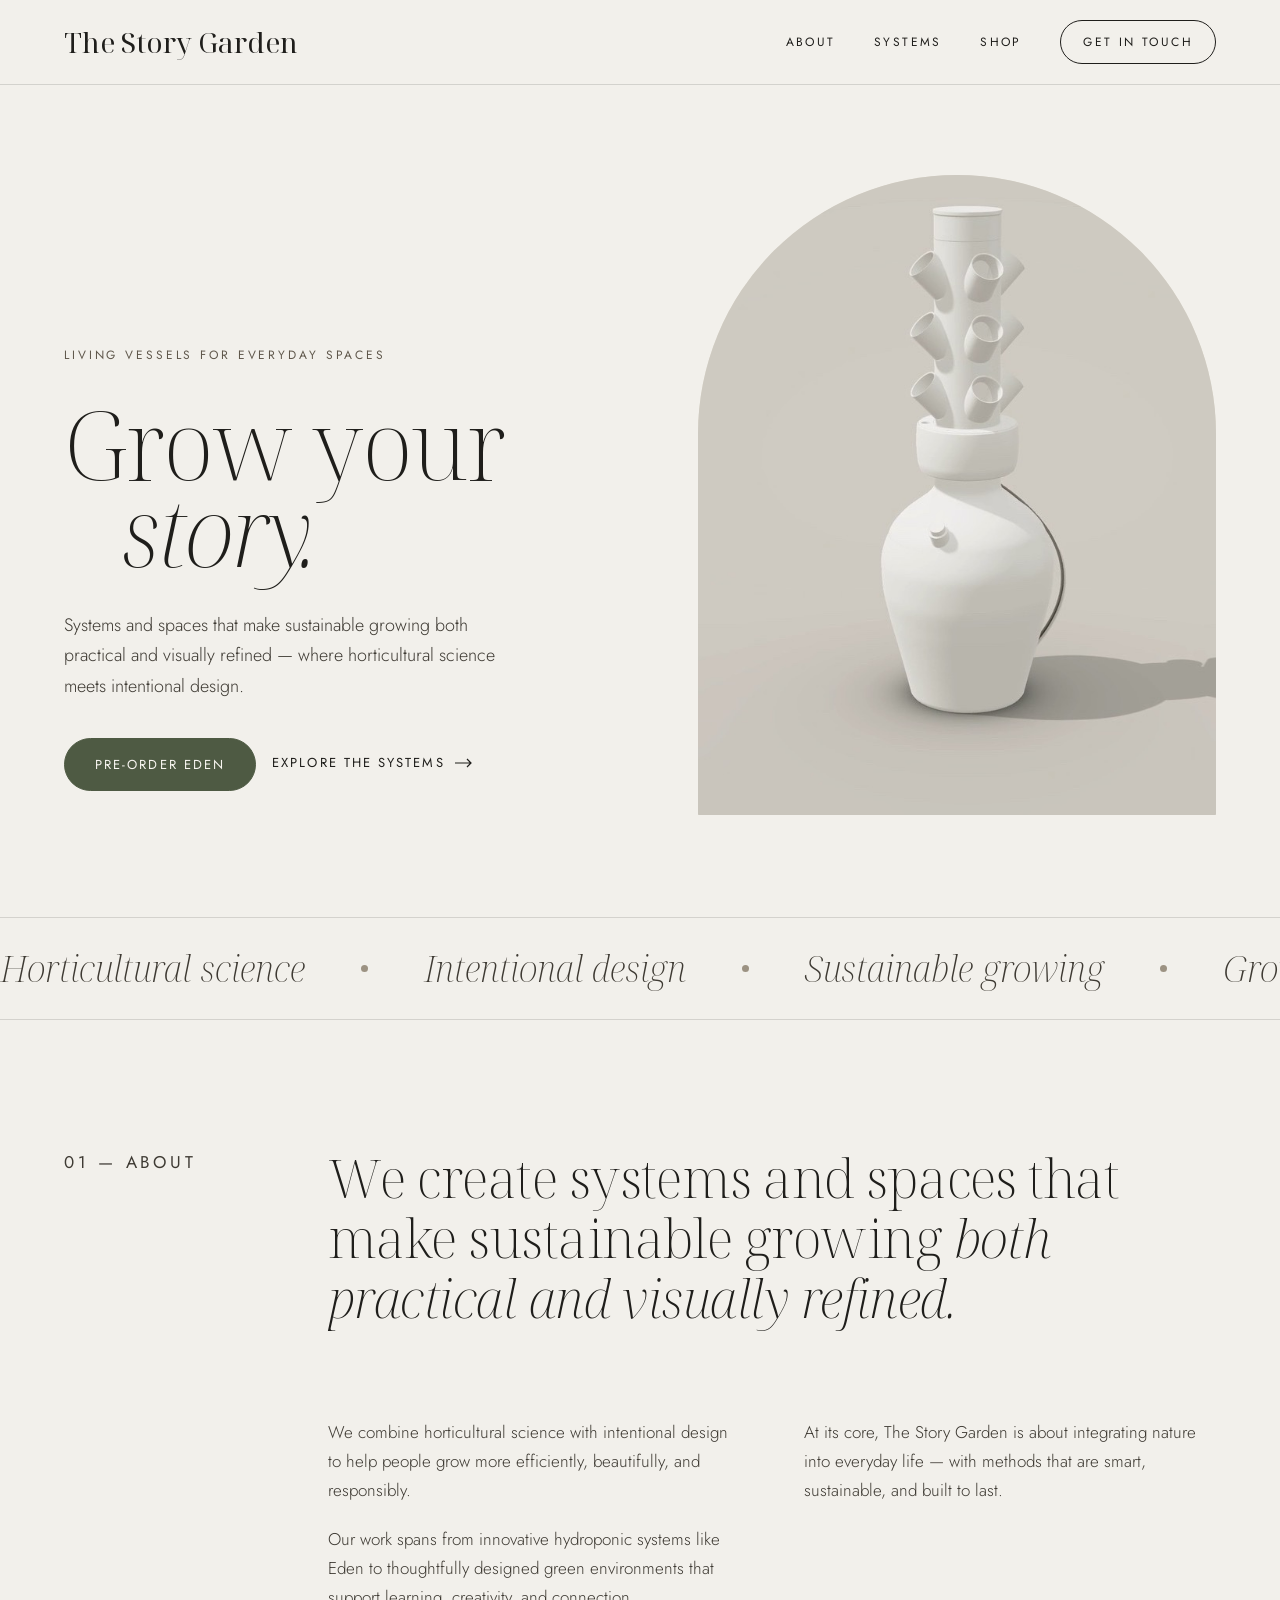
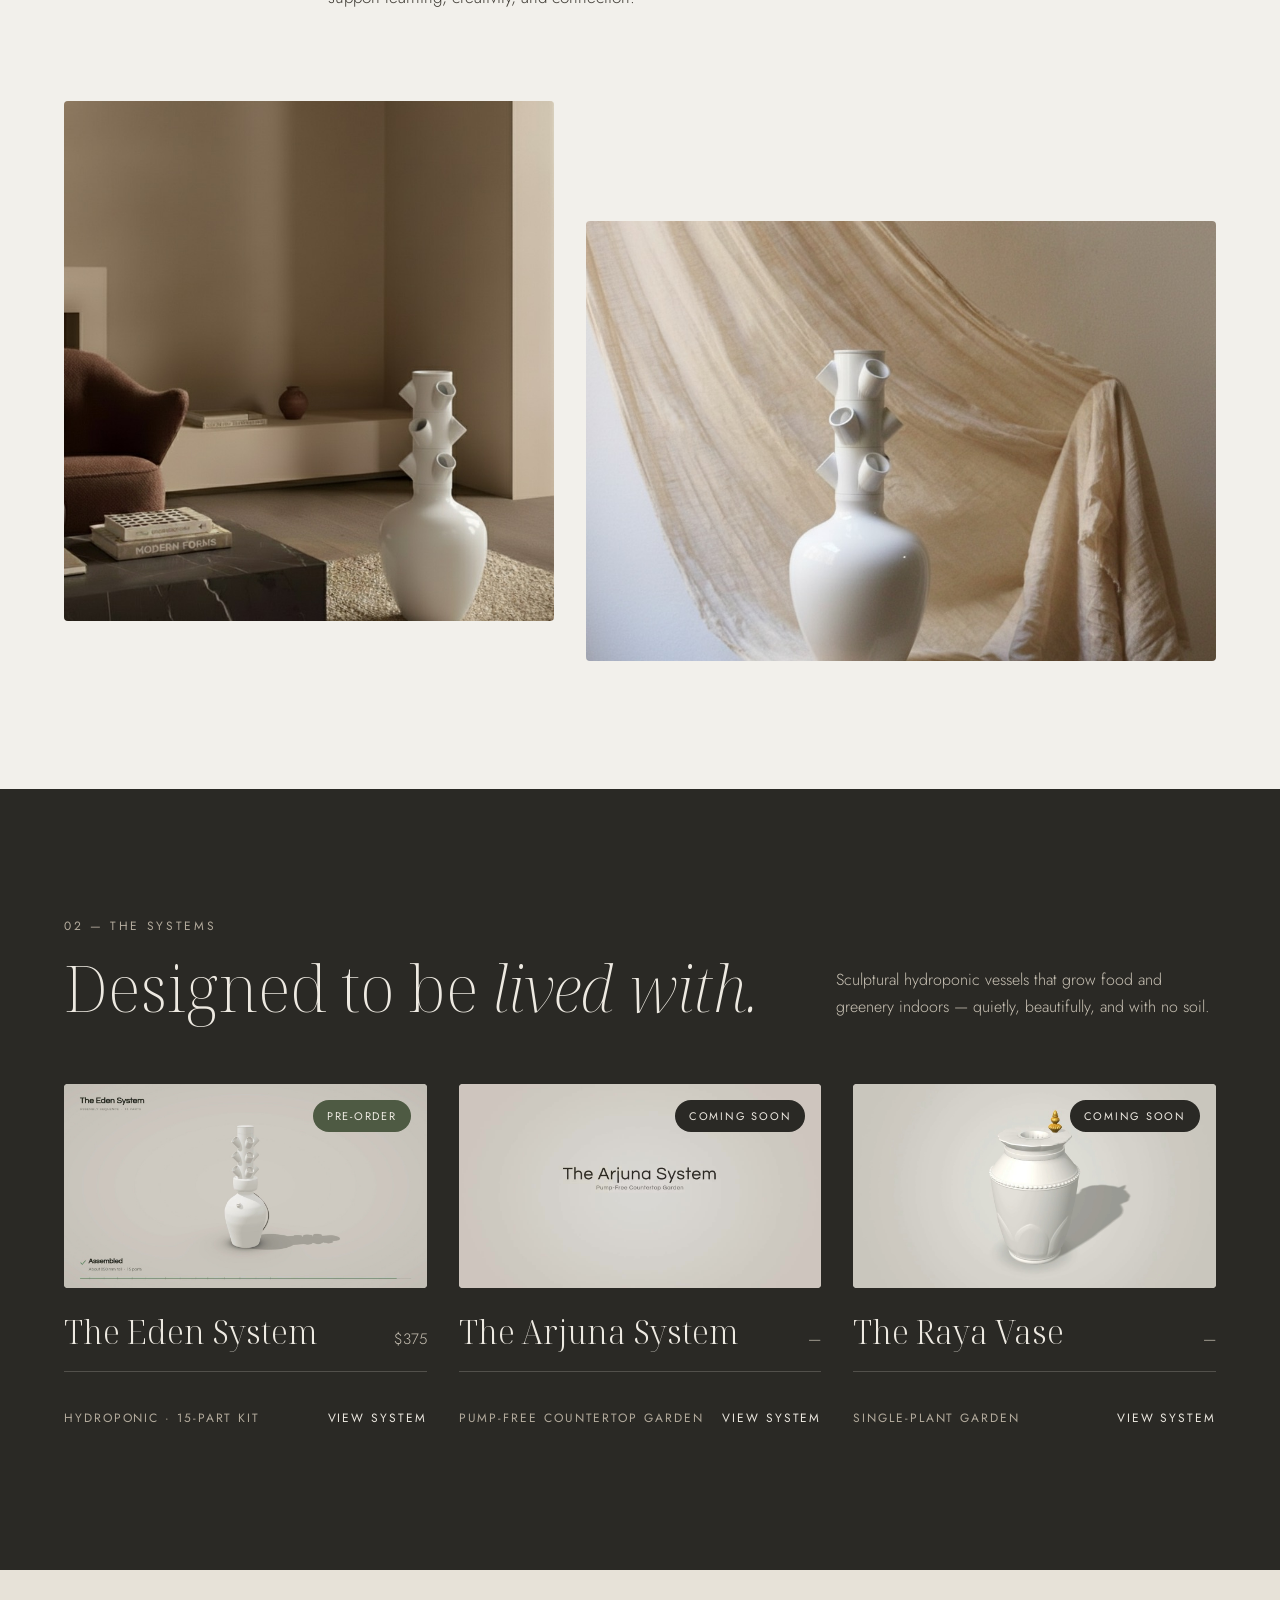
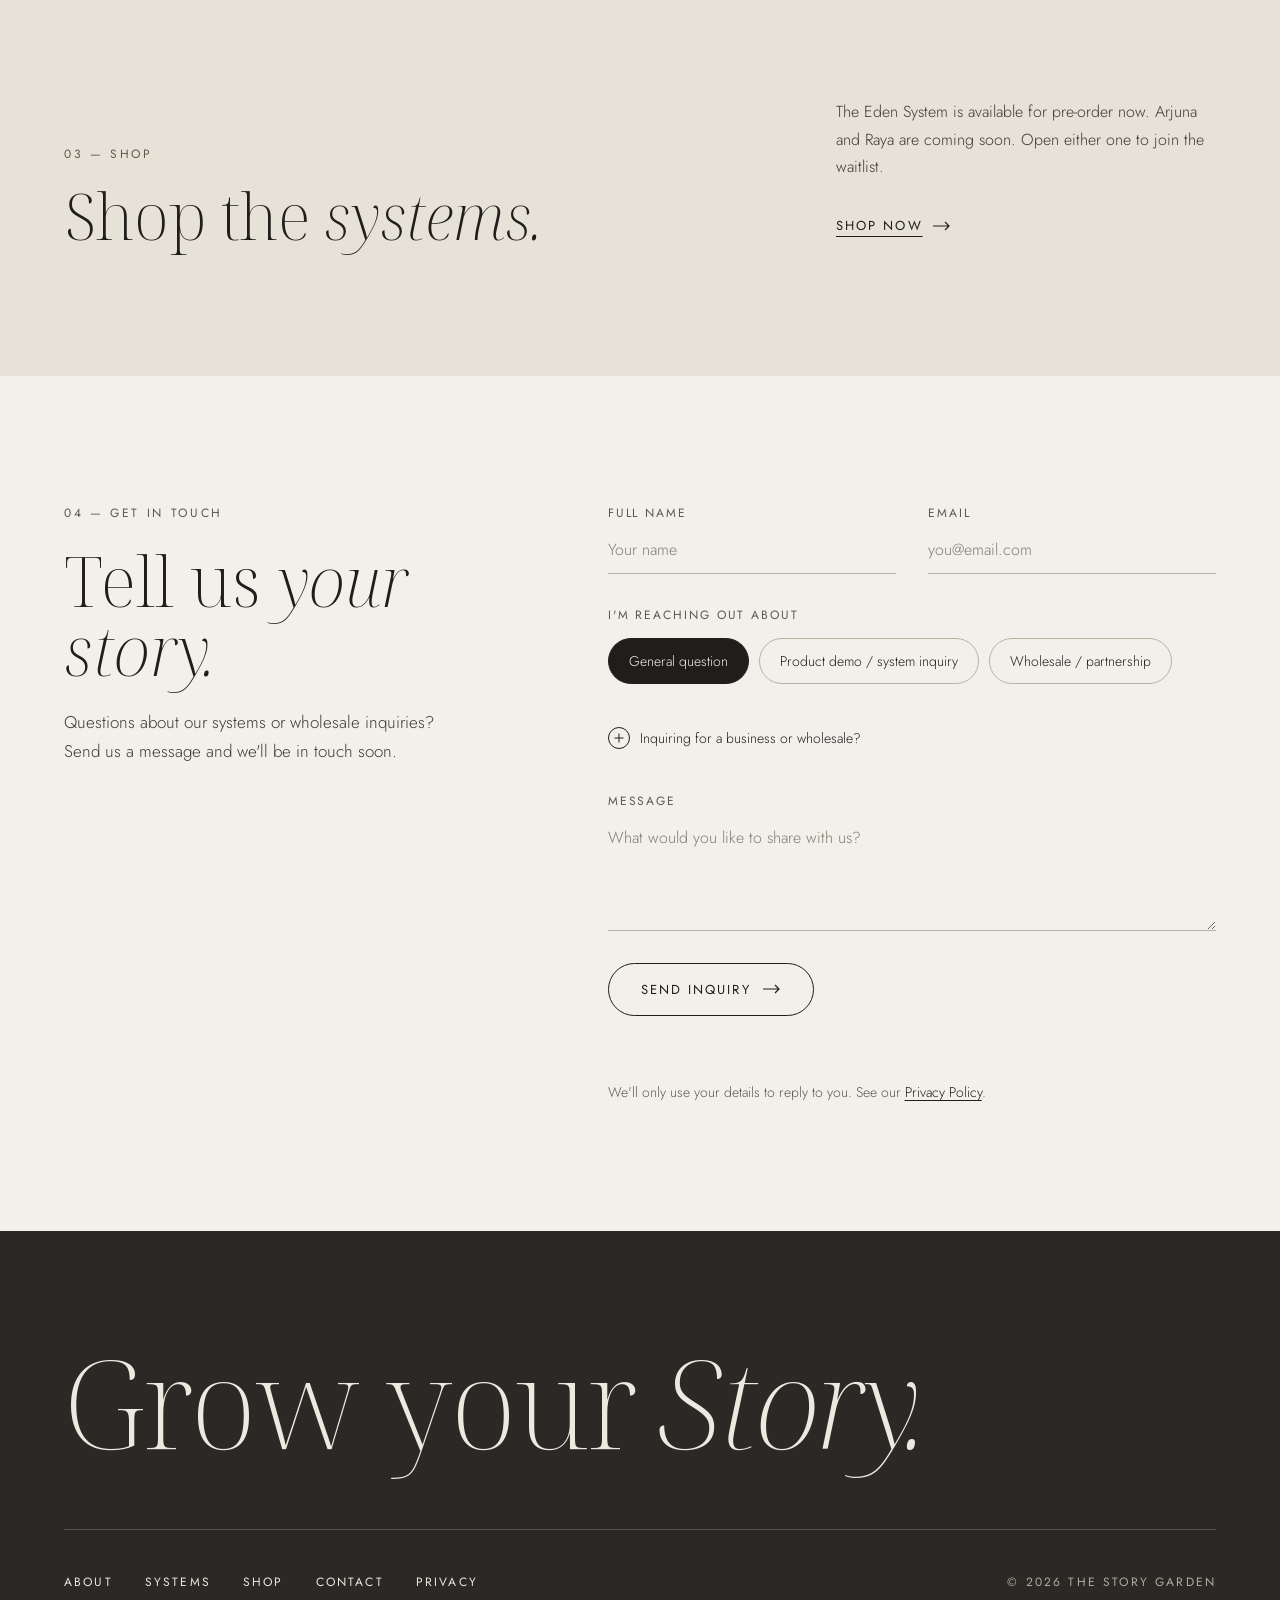
==== commit 64b7f58f: "Underlined 'Shop now' link on home; 'Back to home' link on the Shop page" ====
--- a/index.html
+++ b/index.html
@@ -160,7 +160,7 @@
           </div>
           <div class="shop-head-side reveal">
             <p class="shop-intro">The Eden System is available for pre-order now. Arjuna and Raya are coming soon. Open either one to join the waitlist.</p>
-            <a class="btn btn-solid" href="shop.html">Shop all systems <svg aria-hidden="true" width="18" height="10" viewBox="0 0 18 10" fill="none" stroke="currentColor" stroke-width="1.2"><path d="M0 5h16M12 1l4 4-4 4"/></svg></a>
+            <a class="text-link" href="shop.html">Shop now <svg aria-hidden="true" width="18" height="10" viewBox="0 0 18 10" fill="none" stroke="currentColor" stroke-width="1.2"><path d="M0 5h16M12 1l4 4-4 4"/></svg></a>
           </div>
         </div>
       </div>
--- a/css/styles.css
+++ b/css/styles.css
@@ -68,6 +68,13 @@
   padding-bottom: 3px; transition: background-size .5s ease;
 }
 .ulink:hover { background-size: 100% 1px; }
+/* Always-underlined text link with an arrow (e.g. "Shop now", "Back to home") */
+.text-link {
+  display: inline-flex; align-items: center; gap: 10px; min-height: 44px;
+  font-size: 13px; letter-spacing: .16em; text-transform: uppercase; font-weight: 400;
+  text-decoration: underline; text-decoration-thickness: 1px; text-underline-offset: 6px;
+  transition: color .3s;
+}
 /* Small text links: invisible padding makes the tap area 44px tall; the underline stays under the text */
 .main-nav .ulink, .footer-bar .ulink, .card-meta .ulink {
   display: inline-block; padding-block: 15px; background-position: 0 calc(100% - 13px);
@@ -235,6 +242,9 @@
 .shop-head .label { margin-bottom: 20px; }
 .shop-intro { max-width: 380px; font-size: 16px; line-height: 1.7; color: var(--body); }
 .shop-head.is-teaser { margin-bottom: 0; }
+.shop-page { padding-top: clamp(28px, 4vw, 48px); }
+.shop-page .back-home { margin-bottom: clamp(32px, 5vw, 64px); }
+.shop-page .back-home svg { transform: rotate(180deg); }
 .shop-head-side { display: flex; flex-direction: column; align-items: flex-start; gap: 24px; }
 /* The Shop page (shop.html): footer has no big headline, so tighten it */
 .shop-page + footer .footer-inner { padding-block: 40px; }
